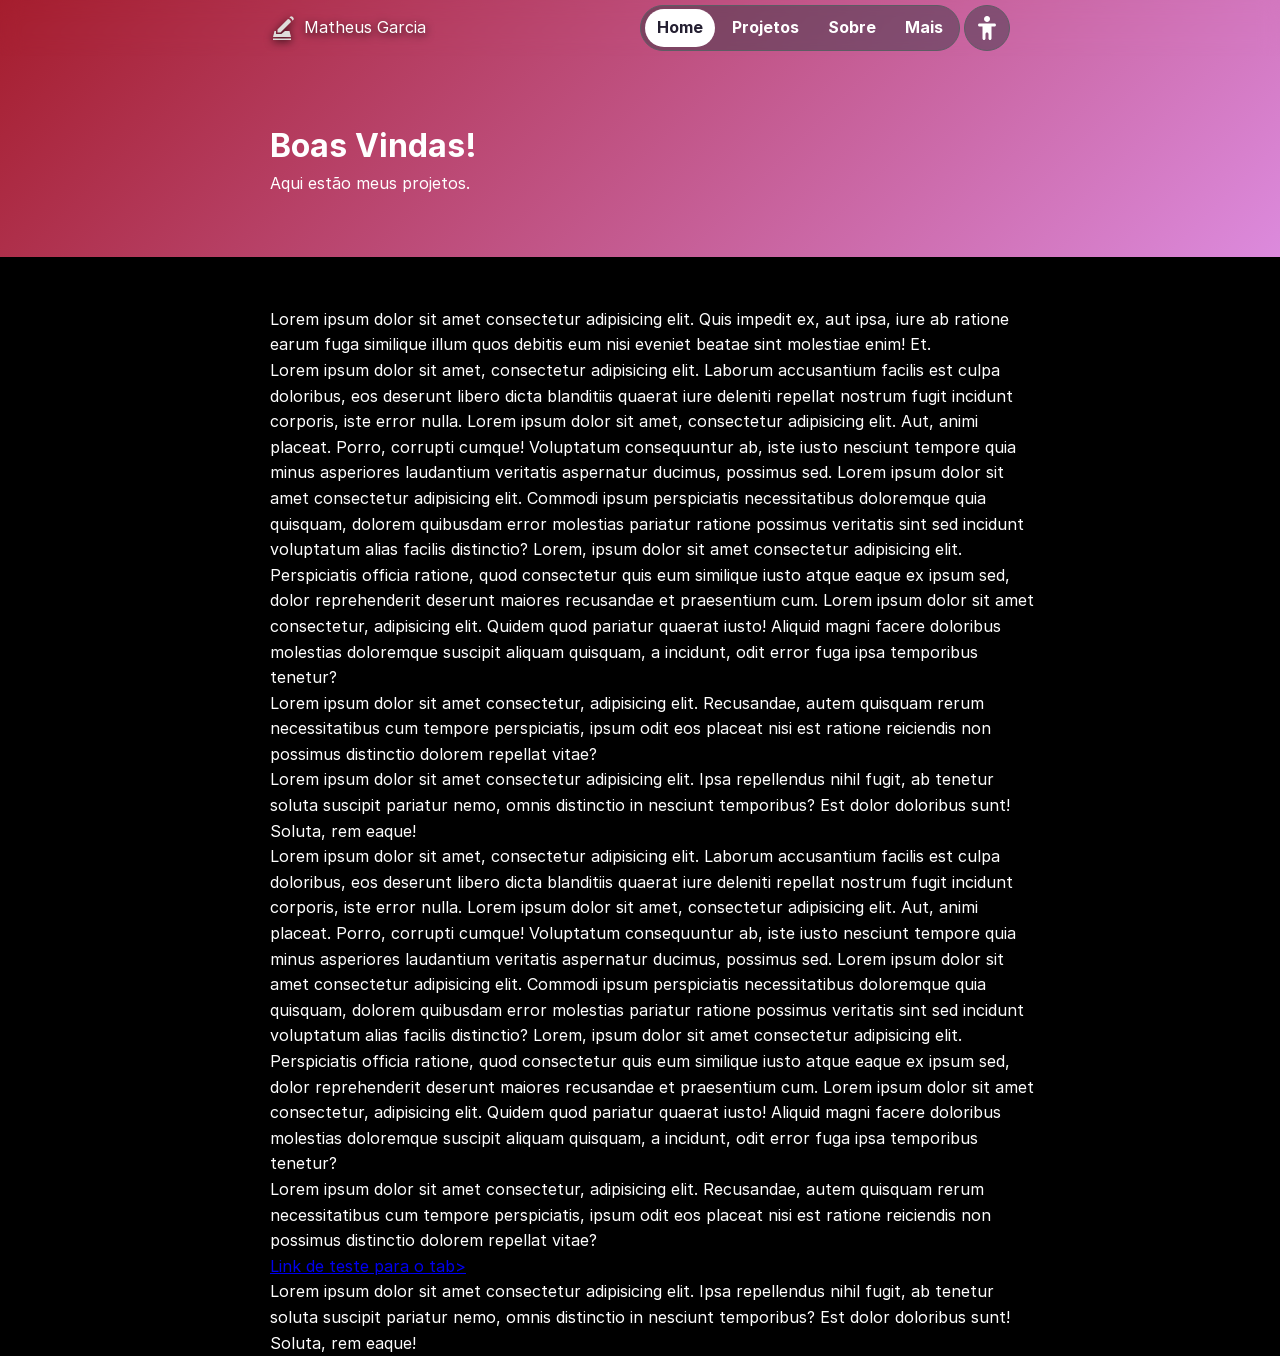
==== index.html @ a4a1dbfb "primeiro-commit-inicial" ====
<!DOCTYPE html>
<html lang="pt-BR">
<head>
    <meta charset="UTF-8">
    <meta name="viewport" content="width=device-width, initial-scale=1.0">
    <title>Matheus Garcia</title>
    <link rel="icon" type="image/png" href="Elementos/logo-square2.png">
    <link rel="stylesheet" href="fontes/web/inter.css">
    <link rel="stylesheet" href="style.css">
</head>
<body>
    <a href="#conteudo-principal" class="pular-conteudo">Pular para o conteúdo</a>

    <header id="main-header">
        <div class="header-top">
            <button class="btn-menu-mobile" aria-label="abrir menu" aria-expanded="false" id="menuBtn">
                <span class="icone-hamburguer"></span>
            </button>

            <span class="logo">
                <span class="icone-logo"></span>
                Matheus Garcia
            </span>

            <button class="btn-disparo-acessibilidade" arial-label="acessibilidade" aria-expanded="false" id="acessibilidadeBtn">
                <span class="icone-acessibilidade"></span>
            </button>
        </div>
    </header>

    <div class="menu-overlay-mobile" id="acessibilidadeOverlay">
        <div class="overlay-header">
            <h2 class="titulo-menu">Acessibilidade</h2>
            <button class="btn-fechar-acessibilidade" aria-label="fechar menu de acessibilidade">
                <span class="icone-fechar"></span>
            </button>
        </div>

        <div class="grid-pirulas-acessibilidade">
            <button class="btn-tema pirula-acessibilidade">
                <span class="icone-pirula icone-tema"></span>Modo claro
            </button>
            <button class="btn-vlibras pirula-acessibilidade" data-funcao="libras">
                <span class="icone-pirula icone-libras"></span> Tradutor - Libras
            </button>
        </div>
    </div>

    <nav class="navigation hidden" id="main-nav">
                <a href="index.html" class="ativo">Home</a>
                <a href="#">Projetos</a>
                <a href="#">Sobre</a>
                <a href="#">Mais</a>
    </nav>

    <div class="menu-overlay-mobile" id="menuOverlay">
        
        <div class="overlay-header">
            <h2 class="titulo-menu">Menu</h2>
            <button class="btn-fechar-mobile" arial-label="fechar menu">
                <span class="icone-fechar"></span>
            </button>
        </div>
            
                <nav class="grid-pirulas-mobile">
                    <a href="index.html" class="pirula-ativo">
                        <span class="icone-pirula icone-home"></span>Home
                    </a>
                    <a href="#" class="pirula">
                        <span class="icone-pirula icone-projetos"></span>Projetos
                    </a>
                    <a href="#" class="pirula">
                        <span class="icone-pirula icone-sobre"></span>Sobre
                    </a>
                    <a href="#" class="pirula">
                        <span class="icone-pirula icone-mais"></span>Mais
                    </a>
                </nav>
            
        </div>

    <div class="janela-gradiente">
        <h1>Boas Vindas!</h1>
        <p>Aqui estão meus projetos.</p>
    </div>

    <div class="conteudo" id="conteudo-principal" tabindex="-1">
        <p>Lorem ipsum dolor sit amet consectetur adipisicing elit. Quis impedit ex, aut ipsa, iure ab ratione earum fuga similique illum quos debitis eum nisi eveniet beatae sint molestiae enim! Et.</p>
        <p>Lorem ipsum dolor sit amet, consectetur adipisicing elit. Laborum accusantium facilis est culpa doloribus, eos deserunt libero dicta blanditiis quaerat iure deleniti repellat nostrum fugit incidunt corporis, iste error nulla. Lorem ipsum dolor sit amet, consectetur adipisicing elit. Aut, animi placeat. Porro, corrupti cumque! Voluptatum consequuntur ab, iste iusto nesciunt tempore quia minus asperiores laudantium veritatis aspernatur ducimus, possimus sed. Lorem ipsum dolor sit amet consectetur adipisicing elit. Commodi ipsum perspiciatis necessitatibus doloremque quia quisquam, dolorem quibusdam error molestias pariatur ratione possimus veritatis sint sed incidunt voluptatum alias facilis distinctio? Lorem, ipsum dolor sit amet consectetur adipisicing elit. Perspiciatis officia ratione, quod consectetur quis eum similique iusto atque eaque ex ipsum sed, dolor reprehenderit deserunt maiores recusandae et praesentium cum. Lorem ipsum dolor sit amet consectetur, adipisicing elit. Quidem quod pariatur quaerat iusto! Aliquid magni facere doloribus molestias doloremque suscipit aliquam quisquam, a incidunt, odit error fuga ipsa temporibus tenetur?</p>
        <p>Lorem ipsum dolor sit amet consectetur, adipisicing elit. Recusandae, autem quisquam rerum necessitatibus cum tempore perspiciatis, ipsum odit eos placeat nisi est ratione reiciendis non possimus distinctio dolorem repellat vitae?</p>
        <p>Lorem ipsum dolor sit amet consectetur adipisicing elit. Ipsa repellendus nihil fugit, ab tenetur soluta suscipit pariatur nemo, omnis distinctio in nesciunt temporibus? Est dolor doloribus sunt! Soluta, rem eaque!</p>
        <p>Lorem ipsum dolor sit amet, consectetur adipisicing elit. Laborum accusantium facilis est culpa doloribus, eos deserunt libero dicta blanditiis quaerat iure deleniti repellat nostrum fugit incidunt corporis, iste error nulla. Lorem ipsum dolor sit amet, consectetur adipisicing elit. Aut, animi placeat. Porro, corrupti cumque! Voluptatum consequuntur ab, iste iusto nesciunt tempore quia minus asperiores laudantium veritatis aspernatur ducimus, possimus sed. Lorem ipsum dolor sit amet consectetur adipisicing elit. Commodi ipsum perspiciatis necessitatibus doloremque quia quisquam, dolorem quibusdam error molestias pariatur ratione possimus veritatis sint sed incidunt voluptatum alias facilis distinctio? Lorem, ipsum dolor sit amet consectetur adipisicing elit. Perspiciatis officia ratione, quod consectetur quis eum similique iusto atque eaque ex ipsum sed, dolor reprehenderit deserunt maiores recusandae et praesentium cum. Lorem ipsum dolor sit amet consectetur, adipisicing elit. Quidem quod pariatur quaerat iusto! Aliquid magni facere doloribus molestias doloremque suscipit aliquam quisquam, a incidunt, odit error fuga ipsa temporibus tenetur?</p>
        <p>Lorem ipsum dolor sit amet consectetur, adipisicing elit. Recusandae, autem quisquam rerum necessitatibus cum tempore perspiciatis, ipsum odit eos placeat nisi est ratione reiciendis non possimus distinctio dolorem repellat vitae?</p>
        <a href="#">Link de teste para o tab></a>
        <p>Lorem ipsum dolor sit amet consectetur adipisicing elit. Ipsa repellendus nihil fugit, ab tenetur soluta suscipit pariatur nemo, omnis distinctio in nesciunt temporibus? Est dolor doloribus sunt! Soluta, rem eaque!</p>
    </div>
    <script src="script.js"></script>
</body>
</html>
---- fontes/web/inter.css ----
/* Variable fonts usage:
:root { font-family: "Inter", sans-serif; }
@supports (font-variation-settings: normal) {
  :root { font-family: "InterVariable", sans-serif; font-optical-sizing: auto; }
} */
@font-face {
  font-family: InterVariable;
  font-style: normal;
  font-weight: 100 900;
  font-display: swap;
  src: url("InterVariable.woff2") format("woff2");
}
@font-face {
  font-family: InterVariable;
  font-style: italic;
  font-weight: 100 900;
  font-display: swap;
  src: url("InterVariable-Italic.woff2") format("woff2");
}

/* static fonts */
@font-face { font-family: "Inter"; font-style: normal; font-weight: 100; font-display: swap; src: url("Inter-Thin.woff2") format("woff2"); }
@font-face { font-family: "Inter"; font-style: italic; font-weight: 100; font-display: swap; src: url("Inter-ThinItalic.woff2") format("woff2"); }
@font-face { font-family: "Inter"; font-style: normal; font-weight: 200; font-display: swap; src: url("Inter-ExtraLight.woff2") format("woff2"); }
@font-face { font-family: "Inter"; font-style: italic; font-weight: 200; font-display: swap; src: url("Inter-ExtraLightItalic.woff2") format("woff2"); }
@font-face { font-family: "Inter"; font-style: normal; font-weight: 300; font-display: swap; src: url("Inter-Light.woff2") format("woff2"); }
@font-face { font-family: "Inter"; font-style: italic; font-weight: 300; font-display: swap; src: url("Inter-LightItalic.woff2") format("woff2"); }
@font-face { font-family: "Inter"; font-style: normal; font-weight: 400; font-display: swap; src: url("Inter-Regular.woff2") format("woff2"); }
@font-face { font-family: "Inter"; font-style: italic; font-weight: 400; font-display: swap; src: url("Inter-Italic.woff2") format("woff2"); }
@font-face { font-family: "Inter"; font-style: normal; font-weight: 500; font-display: swap; src: url("Inter-Medium.woff2") format("woff2"); }
@font-face { font-family: "Inter"; font-style: italic; font-weight: 500; font-display: swap; src: url("Inter-MediumItalic.woff2") format("woff2"); }
@font-face { font-family: "Inter"; font-style: normal; font-weight: 600; font-display: swap; src: url("Inter-SemiBold.woff2") format("woff2"); }
@font-face { font-family: "Inter"; font-style: italic; font-weight: 600; font-display: swap; src: url("Inter-SemiBoldItalic.woff2") format("woff2"); }
@font-face { font-family: "Inter"; font-style: normal; font-weight: 700; font-display: swap; src: url("Inter-Bold.woff2") format("woff2"); }
@font-face { font-family: "Inter"; font-style: italic; font-weight: 700; font-display: swap; src: url("Inter-BoldItalic.woff2") format("woff2"); }
@font-face { font-family: "Inter"; font-style: normal; font-weight: 800; font-display: swap; src: url("Inter-ExtraBold.woff2") format("woff2"); }
@font-face { font-family: "Inter"; font-style: italic; font-weight: 800; font-display: swap; src: url("Inter-ExtraBoldItalic.woff2") format("woff2"); }
@font-face { font-family: "Inter"; font-style: normal; font-weight: 900; font-display: swap; src: url("Inter-Black.woff2") format("woff2"); }
@font-face { font-family: "Inter"; font-style: italic; font-weight: 900; font-display: swap; src: url("Inter-BlackItalic.woff2") format("woff2"); }
@font-face { font-family: "InterDisplay"; font-style: normal; font-weight: 100; font-display: swap; src: url("InterDisplay-Thin.woff2") format("woff2"); }
@font-face { font-family: "InterDisplay"; font-style: italic; font-weight: 100; font-display: swap; src: url("InterDisplay-ThinItalic.woff2") format("woff2"); }
@font-face { font-family: "InterDisplay"; font-style: normal; font-weight: 200; font-display: swap; src: url("InterDisplay-ExtraLight.woff2") format("woff2"); }
@font-face { font-family: "InterDisplay"; font-style: italic; font-weight: 200; font-display: swap; src: url("InterDisplay-ExtraLightItalic.woff2") format("woff2"); }
@font-face { font-family: "InterDisplay"; font-style: normal; font-weight: 300; font-display: swap; src: url("InterDisplay-Light.woff2") format("woff2"); }
@font-face { font-family: "InterDisplay"; font-style: italic; font-weight: 300; font-display: swap; src: url("InterDisplay-LightItalic.woff2") format("woff2"); }
@font-face { font-family: "InterDisplay"; font-style: normal; font-weight: 400; font-display: swap; src: url("InterDisplay-Regular.woff2") format("woff2"); }
@font-face { font-family: "InterDisplay"; font-style: italic; font-weight: 400; font-display: swap; src: url("InterDisplay-Italic.woff2") format("woff2"); }
@font-face { font-family: "InterDisplay"; font-style: normal; font-weight: 500; font-display: swap; src: url("InterDisplay-Medium.woff2") format("woff2"); }
@font-face { font-family: "InterDisplay"; font-style: italic; font-weight: 500; font-display: swap; src: url("InterDisplay-MediumItalic.woff2") format("woff2"); }
@font-face { font-family: "InterDisplay"; font-style: normal; font-weight: 600; font-display: swap; src: url("InterDisplay-SemiBold.woff2") format("woff2"); }
@font-face { font-family: "InterDisplay"; font-style: italic; font-weight: 600; font-display: swap; src: url("InterDisplay-SemiBoldItalic.woff2") format("woff2"); }
@font-face { font-family: "InterDisplay"; font-style: normal; font-weight: 700; font-display: swap; src: url("InterDisplay-Bold.woff2") format("woff2"); }
@font-face { font-family: "InterDisplay"; font-style: italic; font-weight: 700; font-display: swap; src: url("InterDisplay-BoldItalic.woff2") format("woff2"); }
@font-face { font-family: "InterDisplay"; font-style: normal; font-weight: 800; font-display: swap; src: url("InterDisplay-ExtraBold.woff2") format("woff2"); }
@font-face { font-family: "InterDisplay"; font-style: italic; font-weight: 800; font-display: swap; src: url("InterDisplay-ExtraBoldItalic.woff2") format("woff2"); }
@font-face { font-family: "InterDisplay"; font-style: normal; font-weight: 900; font-display: swap; src: url("InterDisplay-Black.woff2") format("woff2"); }
@font-face { font-family: "InterDisplay"; font-style: italic; font-weight: 900; font-display: swap; src: url("InterDisplay-BlackItalic.woff2") format("woff2"); }

@font-feature-values InterVariable {
    @character-variant {
        cv01: 1; cv02: 2; cv03: 3; cv04: 4; cv05: 5; cv06: 6; cv07: 7; cv08: 8;
        cv09: 9; cv10: 10; cv11: 11; cv12: 12; cv13: 13;
        alt-1:            1; /* Alternate one */
        alt-3:            9; /* Flat-top three */
        open-4:           2; /* Open four */
        open-6:           3; /* Open six */
        open-9:           4; /* Open nine */
        lc-l-with-tail:   5; /* Lower-case L with tail */
        simplified-u:     6; /* Simplified u */
        alt-double-s:     7; /* Alternate German double s */
        uc-i-with-serif:  8; /* Upper-case i with serif */
        uc-g-with-spur:  10; /* Capital G with spur */
        single-story-a:  11; /* Single-story a */
        compact-lc-f:    12; /* Compact f */
        compact-lc-t:    13; /* Compact t */
    }
    @styleset {
        ss01: 1; ss02: 2; ss03: 3; ss04: 4; ss05: 5; ss06: 6; ss07: 7; ss08: 8;
        open-digits: 1;                /* Open digits */
        disambiguation: 2;             /* Disambiguation (with zero) */
        disambiguation-except-zero: 4; /* Disambiguation (no zero) */
        round-quotes-and-commas: 3;    /* Round quotes &amp; commas */
        square-punctuation: 7;         /* Square punctuation */
        square-quotes: 8;              /* Square quotes */
        circled-characters: 5;         /* Circled characters */
        squared-characters: 6;         /* Squared characters */
    }
}
@font-feature-values Inter {
    @character-variant {
        cv01: 1; cv02: 2; cv03: 3; cv04: 4; cv05: 5; cv06: 6; cv07: 7; cv08: 8;
        cv09: 9; cv10: 10; cv11: 11; cv12: 12; cv13: 13;
        alt-1:            1; /* Alternate one */
        alt-3:            9; /* Flat-top three */
        open-4:           2; /* Open four */
        open-6:           3; /* Open six */
        open-9:           4; /* Open nine */
        lc-l-with-tail:   5; /* Lower-case L with tail */
        simplified-u:     6; /* Simplified u */
        alt-double-s:     7; /* Alternate German double s */
        uc-i-with-serif:  8; /* Upper-case i with serif */
        uc-g-with-spur:  10; /* Capital G with spur */
        single-story-a:  11; /* Single-story a */
        compact-lc-f:    12; /* Compact f */
        compact-lc-t:    13; /* Compact t */
    }
    @styleset {
        ss01: 1; ss02: 2; ss03: 3; ss04: 4; ss05: 5; ss06: 6; ss07: 7; ss08: 8;
        open-digits: 1;                /* Open digits */
        disambiguation: 2;             /* Disambiguation (with zero) */
        disambiguation-except-zero: 4; /* Disambiguation (no zero) */
        round-quotes-and-commas: 3;    /* Round quotes &amp; commas */
        square-punctuation: 7;         /* Square punctuation */
        square-quotes: 8;              /* Square quotes */
        circled-characters: 5;         /* Circled characters */
        squared-characters: 6;         /* Squared characters */
    }
}
@font-feature-values InterDisplay {
    @character-variant {
        cv01: 1; cv02: 2; cv03: 3; cv04: 4; cv05: 5; cv06: 6; cv07: 7; cv08: 8;
        cv09: 9; cv10: 10; cv11: 11; cv12: 12; cv13: 13;
        alt-1:            1; /* Alternate one */
        alt-3:            9; /* Flat-top three */
        open-4:           2; /* Open four */
        open-6:           3; /* Open six */
        open-9:           4; /* Open nine */
        lc-l-with-tail:   5; /* Lower-case L with tail */
        simplified-u:     6; /* Simplified u */
        alt-double-s:     7; /* Alternate German double s */
        uc-i-with-serif:  8; /* Upper-case i with serif */
        uc-g-with-spur:  10; /* Capital G with spur */
        single-story-a:  11; /* Single-story a */
        compact-lc-f:    12; /* Compact f */
        compact-lc-t:    13; /* Compact t */
    }
    @styleset {
        ss01: 1; ss02: 2; ss03: 3; ss04: 4; ss05: 5; ss06: 6; ss07: 7; ss08: 8;
        open-digits: 1;                /* Open digits */
        disambiguation: 2;             /* Disambiguation (with zero) */
        disambiguation-except-zero: 4; /* Disambiguation (no zero) */
        round-quotes-and-commas: 3;    /* Round quotes &amp; commas */
        square-punctuation: 7;         /* Square punctuation */
        square-quotes: 8;              /* Square quotes */
        circled-characters: 5;         /* Circled characters */
        squared-characters: 6;         /* Squared characters */
    }
}
---- style.css ----
:root {
    /*paleta de cores*/
    --azul1: #99c1f1;
    --azul2: #62a0ea;
    --azul3: #3584e4;
    --azul4: #1c71d8;
    --azul5: #1a5fb4;
    --verde1: #8ff0a4;
    --verde2: #57e389;
    --verde3: #33d17a;
    --verde4: #2ec27e;
    --verde5: #26a269;
    --amarelo1: #F9F06B;
    --amarelo2: #F8E45C;
    --amarelo3: #F6D32D;
    --amarelo4: #F5C211;
    --amarelo5: #E5A50A;
    --laranja1: #FFBE6F;
    --laranja2: #FFA348;
    --laranja3: #FF7800;
    --laranja4: #E66100;
    --laranja5: #C64600;
    --vermelho1: #F66151;
    --vermelho2: #ED333B;
    --vermelho3: #E01B24;
    --vermelho4: #C01C28;
    --vermelho5: #A51D2D;
    --roxo1: #DC8ADD;
    --roxo2: #C061CB;
    --roxo3: #9141AC;
    --roxo4: #813D9C;
    --roxo5: #613583;
    --marrom1: #CDAB8F;
    --marrom2: #B5835A;
    --marrom3: #986A44;
    --marrom4: #865E3C;
    --marrom5: #63452C;
    --claro1: #FFFFFF;
    --claro2: #F6F5F4;
    --claro3: #DEDDDA;
    --claro4: #C0BFBC;
    --claro5: #9A9996;
    --escuro1: #77767B;
    --escuro2: #5E5C64;
    --escuro3: #3D3846;
    --escuro4: #241F31;
    --escuro5: #000000;
    
    /*familia de fontes, informado no html*/
    --texto-principal: 'Inter', sans-serif;

    /*tipografia*/
    --tamanho1: 2rem; /*títulos*/
    --tamanho2: 1.5rem; /*subtítulos*/
    --tamanho3: 1rem; /*leitura*/
    --tamanho4: 0.875rem; /*legendas ou rodapés*/

    /*espaçamentos*/
    --espaco-p: 8px;
    --espaco-m: 16px;
    --espaco-g: 24px;
    --espaco-gg: 32px;
    --raio-borda: 12px;         /* Deixa os cantos dos botões e cards arredondados e modernos */

    /*variáveis para modo claro*/
    --bg-site: var(--escuro5);
    --cor-texto-base: var(--claro1);
    --cor-painel-base: var(--escuro3); 
    --cor-borda-base: var(--escuro2);
    --cor-texto-painel: var(--claro1);
}
    /* --- ESTILOS GERAIS --- */
* { margin: 0; padding: 0; box-sizing: border-box; }
body {
    -webkit-text-size-adjust: 100%;
    text-size-adjust: 100%;
    font-family: 'Inter';
    background: var(--escuro5);
    color: var(--claro1);
    line-height: 1.6;
}

/* --- MOBILE (Padrão) --- */

header {
    background-color: rgba(255, 255, 255, 0);
    backdrop-filter: blur(10px);
    padding: 30px;
    position: fixed;
    top: 0;
    left: 0;
    right: 0;
    padding: 15px 30px;
    width: 100vw;
    z-index: 10;
}

.header-top {
    display: flex;
    align-items: center;
    justify-content: center;
    gap: 10px;
}

.janela-gradiente {
    background: linear-gradient(135deg, var(--vermelho5), var(--roxo1));
    padding: 120px 20px 60px 20px;
}

.janela-gradiente h1, .janela-gradiente h2, .janela-gradiente h3, .janela-gradiente h4, .janela-gradiente p {
    padding: 0 0 0 10px;
}

.conteudo {
    padding: 30px;
}

@media (max-width: 767px) {
    
    /* Esconde a barra horizontal do desktop no celular */
    .navigation { display: none; }

    .pular-conteudo {
        position: absolute;
        top: -100px;
        left: 50%;
        transform: translate(-50%);
        background: var(--claro2);
        color: var(--escuro5);
        padding: 13px 30px;
        z-index: 99999;
        font-family: var(--texto-principal);
        font-weight: bold;
        text-decoration: none;
        border-radius: 0 0 8px 8px;
        transition: top 0.2s ease;
    }

    .pular-conteudo:focus {
        top: 0;
        outline: none;
    }

        /* --- BOTÃO DE ACESSIBILIDADE NO MOBILE --- */
    .btn-disparo-acessibilidade {
        position: fixed;
        top: 5px; /* Mesma altura do seu hambúrguer e do X */
        right: 5px; /* Fixado na outra ponta da tela */
        width: 70px;
        height: 45px;
        border: 0.1px solid var(--escuro2);
        border-radius: 23px;
        background: color-mix(in srgb, var(--escuro3) 50%, transparent);
        backdrop-filter: blur(10px);
        -webkit-backdrop-filter: blur(10px);
        display: flex;
        align-items: center;
        justify-content: center;
        z-index: 99;
        cursor: pointer;
        color: var(--claro1);
    }

    .icone-acessibilidade {
        width: 24px;
        height: 24px;
        display: inline-block;
        background-color: var(--claro1);
        -webkit-mask: url('Elementos/body-symbolic.svg') no-repeat center / contain;
        mask: url('Elementos/body-symbolic.svg') no-repeat center / contain;
    }    

    /* Estilização básica das pílulas internas do overlay */
    .pirula-acessibilidade {
        background: color-mix(in srgb, var(--escuro3) 60%, transparent);
        border: 0.1px solid var(--escuro2);
        padding: 16px 32px;
        border-radius: 30px;
        color: var(--claro1);
        font-family: var(--texto-principal);
        font-weight: bold;
        font-size: 1.1rem;
        cursor: pointer;
        display: flex;
        align-items: center;
        justify-content: center;
        width: 100%;
        transition: background-color 0.2s ease;
    }

    .pirula-acessibilidade:hover {
        background-color: rgba(255, 255, 255, 0.1);
    }

    /* --- Botão de Fechar do Overlay de Acessibilidade (Sincronizado!) --- */
    .btn-fechar-acessibilidade {
        position: fixed;
        top: 5px;
        right: 5px; /* Abre na mesma posição do botão de disparo */
        width: 70px;
        height: 45px;
        border: 0.1px solid var(--escuro2);
        border-radius: 23px;
        background: color-mix(in srgb, var(--escuro3) 50%, transparent);
        backdrop-filter: blur(10px);
        -webkit-backdrop-filter: blur(10px);
        display: flex;
        align-items: center;
        justify-content: center;
        z-index: 99999;
        cursor: pointer;
        color: var(--claro1);
    }

    /* Botão Hambúrguer (Abertura) */
    .btn-menu-mobile {
        position: fixed;
        top: 5px;
        left: 5px;
        width: 70px;
        height: 45px;
        border: 0.1px solid var(--escuro2) !important;
        border-radius: 29px;
        background: color-mix(in srgb, var(--escuro3) 50%, transparent);
        backdrop-filter: blur(5px);
        -webkit-backdrop-filter: blur(5px);
        border: none;
        display: flex;
        align-items: center;
        justify-content: center;
        z-index: 1000;
    }
    .icone-hamburguer {
        width: 24px;
        height: 24px;
        display: inline-block;
        background-color: var(--claro1);
        -webkit-mask: url('Elementos/menu-symbolic.svg') no-repeat center / contain;
        mask: url('Elementos/menu-symbolic.svg') no-repeat center / contain;
    }

    /* Tela Cheia Mobile (Overlay) */
    .menu-overlay-mobile {
        position: fixed;
        top: 0;
        left: 0;
        width: 100vw;
        height: 100vh;
        background: rgba(255, 255, 255, 0);
        backdrop-filter: blur(20px);
        z-index: 10000;
        display: flex;
        flex-direction: column;
        padding: 24px;
        opacity: 0;
        visibility: hidden;
        transform: translateY(-10px);
        transition: opacity 0.3s ease, visibility 0.3s ease, transform 0.3s ease;
    }
    .menu-overlay-mobile.aberto {
        opacity: 1;
        visibility: visible;
        transform: translateY(0);
    }

    /* Cabeçalho do Menu (Título + Botão Fechar) */
    .overlay-header {
        display: flex;
        justify-content: center;
        align-items: center;
        min-height: 35vh;
        padding-bottom: 24px;
    }
    .titulo-menu {
        font-family: var(--texto-principal);
        font-size: 2.5rem;
        font-weight: 300;
        color: var(--claro1);
    }
    .btn-fechar-mobile {
        position: fixed;
        top: 5px;
        left: 5px;
        width: 70px;
        height: 45px;
        border: 0.1px solid var(--escuro2) !important;
        border-radius: 29px;
        background: color-mix(in srgb, var(--escuro3) 50%, transparent);
        border: none;
        display: flex;
        align-items: center;
        justify-content: center;
        z-index: 99999;
    }
    .icone-fechar {
        width: 20px;
        height: 20px;
        display: inline-block;
        background-color: var(--claro1);
        -webkit-mask: url('Elementos/close-symbolic.svg') no-repeat center / contain;
        mask: url('Elementos/close-symbolic.svg') no-repeat center / contain;
    }

    /* --- GRID DE PÍRULAS ACESSIBILIDADE (MOBILE) --- */
    /* A caixa mãe: dita o layout de 1 coluna vertical para acessibilidade */
    .grid-pirulas-acessibilidade {
        display: grid;
        grid-template-columns: repeat(1, 1fr);
        gap: 16px;
        width: 100%;
        max-width: 320px;
        margin: 0 auto;
        margin-top: 40px;
    }

    /* A pílula corrigida: mudamos de 'a' para '.pirula-acessibilidade' para aceitar as tags button */
    .grid-pirulas-acessibilidade .pirula-acessibilidade {
        height: 66px;
        border-radius: 33px;
        background: color-mix(in srgb, var(--escuro3) 50%, transparent);
        border: 0.1px solid var(--escuro2);
        color: var(--claro1);
        text-decoration: none;
        font-family: var(--texto-principal);
        font-weight: 600;
        font-size: var(--tamanho3);
        display: flex;
        align-items: center;
        justify-content: center;
        gap: 12px; /* Aumentado de 8px para 12px para desgrudar o ícone do texto */
        cursor: pointer;
        width: 100%;
        transition: background-color 0.2s ease;
    }

    .grid-pirulas-acessibilidade .pirula-acessibilidade:active {
        background: rgba(255, 255, 255, 0.2);
    }

    /* Estado Ativo: Quando a pílula de acessibilidade estiver selecionada */
    .grid-pirulas-acessibilidade .pirula-acessibilidade.pirula-ativo {
        background: #FFFFFF;
        color: var(--escuro4);
    }

    /* Garante que o ícone mude para a cor escura se o botão estiver ativo */
    .grid-pirulas-acessibilidade .pirula-acessibilidade.pirula-ativo .icone-pirula {
        background-color: var(--escuro4);
    }

    /* Estado Ativo: Quando a pílula está selecionada */
    .grid-pirulas-acessibilidade a.pirula-ativo {
        background: #FFFFFF;
        color: var(--escuro4);
    }

    /* Ícone base: o quadrado que recebe o SVG */
    .icone-pirula {
        width: 20px;
        height: 20px;
        display: inline-block;
        background-color: var(--claro1); /* Branco nas apagadas */
    }

    /* Ícone na pílula ativa: muda para escuro para dar contraste */
    .grid-pirulas-acessibilidade a.pirula-ativo .icone-pirula {
        background-color: var(--escuro4);
    }

    /* --- O SEU GRID DE PÍLULAS MENU ESTUDÁVEL --- */

    /* A caixa mãe: só dita o layout de 2 colunas */
    .grid-pirulas-mobile {
        display: grid;
        grid-template-columns: repeat(2, 1fr);
        gap: 16px;
        width: 100%;
        max-width: 320px;
        margin: 0 auto;
        margin-top: 40px;
    }

    /* A pílula: dita o visual de cada botão */
    .grid-pirulas-mobile a {
        height: 66px;
        border-radius: 33px;
        background: color-mix(in srgb, var(--escuro3) 50%, transparent);
        border: 0.1px solid var(--escuro2);
        color: var(--claro1);
        text-decoration: none;
        font-family: var(--texto-principal);
        font-weight: 600;
        font-size: var(--tamanho3);
        display: flex;
        align-items: center;
        justify-content: center;
        gap: 8px;
        transition: background-color 0.2s ease;
    }
    .grid-pirulas-mobile a:active {
        background: rgba(255, 255, 255, 0.2);
    }

    /* Estado Ativo: Quando a pílula está selecionada */
    .grid-pirulas-mobile a.pirula-ativo {
        background: #FFFFFF;
        border: 0.1px solid var(--claro4);        
        color: var(--escuro4);
    }

    /* Ícone base: o quadrado que recebe o SVG */
    .icone-pirula {
        width: 20px;
        height: 20px;
        display: inline-block;
        background-color: var(--claro1); /* Branco nas apagadas */
    }

    /* Ícone na pílula ativa: muda para escuro para dar contraste */
    .grid-pirulas-mobile a.pirula-ativo .icone-pirula {
        background-color: var(--escuro4);
    }

    /* SE O DISPOSITIVO TIVER MOUSE (Janela encolhida no PC): */
    @media (pointer: fine) {
        .btn-disparo-acessibilidade:hover, .btn-menu-mobile:hover, .btn-fechar-mobile:hover, .btn-fechar-acessibilidade:hover, .grid-pirulas-mobile a:hover {
        background: color-mix(in srgb, var(--escuro1) 50%, transparent);
            cursor: pointer;
        }
    }

    /* SE O DISPOSITIVO FOR TOQUE (Celular de verdade): */
    @media (pointer: coarse) {
        .btn-disparo-acessibilidade:active {
            background-color: rgba(255, 255, 255, 0.2) !important;
        }
    }

    /* Máscaras dos seus SVGs Locais */
    .icone-home     { -webkit-mask: url('Elementos/home-symbolic.svg') no-repeat center / contain; mask: url('Elementos/home-symbolic.svg') no-repeat center / contain; }
    .icone-projetos { -webkit-mask: url('Elementos/folder-symbolic.svg') no-repeat center / contain; mask: url('Elementos/folder-symbolic.svg') no-repeat center / contain; }
    .icone-sobre    { -webkit-mask: url('Elementos/avatar-symbolic.svg') no-repeat center / contain; mask: url('Elementos/avatar-symbolic.svg') no-repeat center / contain; }
    .icone-mais     { -webkit-mask: url('Elementos/plus-symbolic.svg') no-repeat center / contain; mask: url('Elementos/plus-symbolic.svg') no-repeat center / contain; }
    .icone-tema     { -webkit-mask: url('Elementos/sun.svg') no-repeat center / contain; mask: url('Elementos/sun.svg') no-repeat center / contain; }
    .icone-libras     { -webkit-mask: url('Elementos/hand.svg') no-repeat center / contain; mask: url('Elementos/hand.svg') no-repeat center / contain; }
}
/* ========================================================
   2. REGRAS EXCLUSIVAS PARA DESKTOP (A partir de 768px)
   ======================================================== */
@media (min-width: 768px) {
    /* Desativa sumariamente o que for mobile */
    .btn-menu-mobile, 
    .menu-overlay-mobile {
        display: none !important;
    }

    .pular-conteudo {
        position: absolute;
        top: -100px;
        left: 50%;
        transform: translate(-50%);
        background: var(--claro2);
        color: var(--escuro5);
        padding: 13px 30px;
        z-index: 99999;
        font-family: var(--texto-principal);
        font-weight: bold;
        text-decoration: none;
        border-radius: 0 0 8px 8px;
        transition: top 0.2s ease;
    }

    .pular-conteudo:focus {
        top: 0;
        outline: none;
    }

    .header {
        position: fixed;
        top: 0px;
        left: 0px;
        right: 0;
        width: 100vw;
        padding: 15px 0;
    }

    .header-top {
        max-width: 800px;
        margin: 0 auto;
        padding: 0 30px;
        display: flex;
        justify-content: start;
    }

    /* Sua pílula desktop linda, horizontal e totalmente limpa */
    .navigation {
        display: flex !important;
        flex-direction: row;
        position: fixed;
        top: 5px;
        right: calc(50% - 400px + 80px);
        z-index: 100;
        bottom: auto;
        left: auto;
        background: color-mix(in srgb, var(--escuro3) 50%, transparent);
        box-shadow: none;
        gap: 5px;
        padding: 0 4px;
        border: 0.1px solid var(--escuro2) !important;
        border-radius: 30px;
        backdrop-filter: blur(5px);
        -webkit-backdrop-filter: blur(5px);
        height: 46px;
        align-items: center;
    }

    .navigation a {
        color: var(--claro1);
        text-decoration: none;
        font-weight: bold;
        font-size: var(--tamanho3);
        display: flex;
        align-items: center;
        padding: 6px 12px; 
        border-radius: 20px;
        transition: background-color 0.2s ease, color 0.2s ease;
    }

    .navigation a:hover {
        background-color: rgba(255, 255, 255, 0.1); 
    }

    .navigation a.ativo {
        background-color: var(--claro1);
        color: var(--escuro4);           
    }

    .btn-disparo-acessibilidade {
        position: fixed;
        top: 5px; /* Mesma altura do seu hambúrguer e do X */
        right: calc(50% - 400px + 30px); /* Fixado na outra ponta da tela */
        width: 46px;
        height: 46px;
        border: 0.1px solid var(--escuro2);
        border-radius: 50px;
        background: color-mix(in srgb, var(--escuro3) 50%, transparent);
        backdrop-filter: blur(10px);
        -webkit-backdrop-filter: blur(10px);
        display: flex;
        align-items: center;
        justify-content: center;
        z-index: 99;
        cursor: pointer;
        color: var(--claro1);
        transition: background-color 0.2s ease, 0.2s ease;
    }

    .btn-disparo-acessibilidade:hover {
        background: color-mix(in srgb, var(--escuro1) 50%, transparent);
    }

    .btn-disparo-acessibilidade[aria-expanded="true"] {
        background-color: var(--claro1);
        color: var(--escuro4);
        border: 0.1px solid var(--claro4);           
    }

    .btn-disparo-acessibilidade[aria-expanded="true"] .icone-acessibilidade {
        background-color: var(--escuro4) !important;
    }

    .icone-acessibilidade {
    width: 24px;
    height: 24px;
    display: inline-block;
    background-color: var(--claro1);
    -webkit-mask: url('Elementos/body-symbolic.svg') no-repeat center / contain;
    mask: url('Elementos/body-symbolic.svg') no-repeat center / contain;
    }    

    /* --- TRANSFORMA O OVERLAY EM POPOVER FLUTUANTE --- */
    #acessibilidadeOverlay {
        position: fixed !important;
        top: 56px; /* 5px do topo + 46px da altura do botão + 5px de respiro */
        right: calc(50% - 400px + 30px); /* Alinha exatamente na mesma linha horizontal do botão */
        width: 240px; /* Largura ideal para o formato de menu flutuante */
        height: auto !important; /* Altura se adapta aos botões internos */
        background: color-mix(in srgb, var(--escuro3) 50%, transparent);
        backdrop-filter: blur(20px);
        border: 0.1px solid var(--escuro2) !important;
        border-radius: 30px; /* Cantos arredondados estilo menu Adwaita */
        padding: 12px !important;
        /*box-shadow: 0px 4px 16px rgba(0, 0, 0, 0.2);*/ /* Sombra suave para destacar do fundo */
        display: flex !important;
        opacity: 0;
        visibility: hidden;
        transform: translateY(-8px);
        transition: opacity 0.3s ease, visibility 0.3s ease, transform 0.3s ease;
        
        /* O JavaScript controla adicionando/removendo a classe '.aberto' */
        flex-direction: column;
        gap: 8px;
        z-index: 1000;
    }

    /* Força o popover a aparecer em formato flex quando estiver ativo */
    #acessibilidadeOverlay.aberto {
        opacity: 1;
        visibility: visible;
        transform: translateY(0);
    }

    /* Esconde o cabeçalho mobile (o h2 "Acessibilidade" e o botão "X"), pois o clique no próprio ícone já fecha */
    #acessibilidadeOverlay .overlay-header {
        display: none !important;
    }

    /* --- AJUSTA AS PÍRULAS INTERNAS PARA SUB-BOTÕES --- */
    #acessibilidadeOverlay .grid-pirulas-acessibilidade {
        display: flex;
        flex-direction: column;
        gap: 6px;
        margin-top: 0; /* Reseta a margem alta do mobile */
        max-width: 100%;
    }

    #acessibilidadeOverlay .pirula-acessibilidade {
        background: color-mix(in srgb, var(--escuro3) 60%, transparent);
        border: 0.1px solid var(--escuro2);
        padding: 10px 12px;
        border-radius: 30px;
        color: var(--claro1);
        font-family: var(--texto-principal);
        font-weight: bold;
        font-size: var(--tamanho3);
        cursor: pointer;
        display: flex;
        align-items: center;
        justify-content: center;
        gap: 12px;
        width: 100%;
        transition: background-color 0.2s ease;
    }

    #acessibilidadeOverlay .icone-pirula {
        width: 20px;         /* Um pouco menor que no mobile para combinar com o menu compacto */
        height: 20px;
        display: inline-block;
        background-color: var(--claro1); /* Cor padrão do ícone (Branco) */
        flex-shrink: 0;      /* Garante que o ícone não esmague se o texto for grande */
        transition: background-color 0.2s ease;
    }

    /* Se a pílula de acessibilidade estiver ativa (pirula-ativo), o ícone fica escuro para dar contraste */
    #acessibilidadeOverlay .pirula-acessibilidade.pirula-ativo .icone-pirula {
        background-color: var(--escuro4);
    }

    /* Efeito hover elegante nos sub-botões */
    #acessibilidadeOverlay .pirula-acessibilidade:hover {
        background: rgba(255, 255, 255, 0.08) !important;
    }

    .conteudo {
        padding: 50px 0 0 30px;
        max-width: 800px;
        margin: 0 auto;
        text-align: left;
    }

    .janela-gradiente h1, .janela-gradiente h2, .janela-gradiente h3, .janela-gradiente h4, .janela-gradiente p {
        padding: 0 0 0 30px;
        max-width: 800px;
        margin: 0 auto;
    }

    /*icones-acessibilidade*/
    .icone-tema     { -webkit-mask: url('Elementos/sun.svg') no-repeat center / contain; mask: url('Elementos/sun.svg') no-repeat center / contain; }
    .icone-libras     { -webkit-mask: url('Elementos/hand.svg') no-repeat center / contain; mask: url('Elementos/hand.svg') no-repeat center / contain; }
}


/* --- ÍCONES E LOGO --- */
.logo {
    display: flex;
    align-items: center;
    gap: 10px;
    color: var(--claro1);
    text-decoration: none;
    filter: drop-shadow(0px 2px 4px rgba(0, 0, 0, 0.8));
}
.icone-logo {
    width: 24px;
    height: 24px;
    flex-shrink: 0;
    display: inline-block;
    -webkit-mask: url('Elementos/editor-symbolic.svg') no-repeat center / contain;
    mask: url('Elementos/editor-symbolic.svg') no-repeat center / contain;
    background-color: var(--claro3);
    transition: background-color 0.3s ease;
}
.logo:hover .icone-logo {
    background-color: var(--claro1);
}
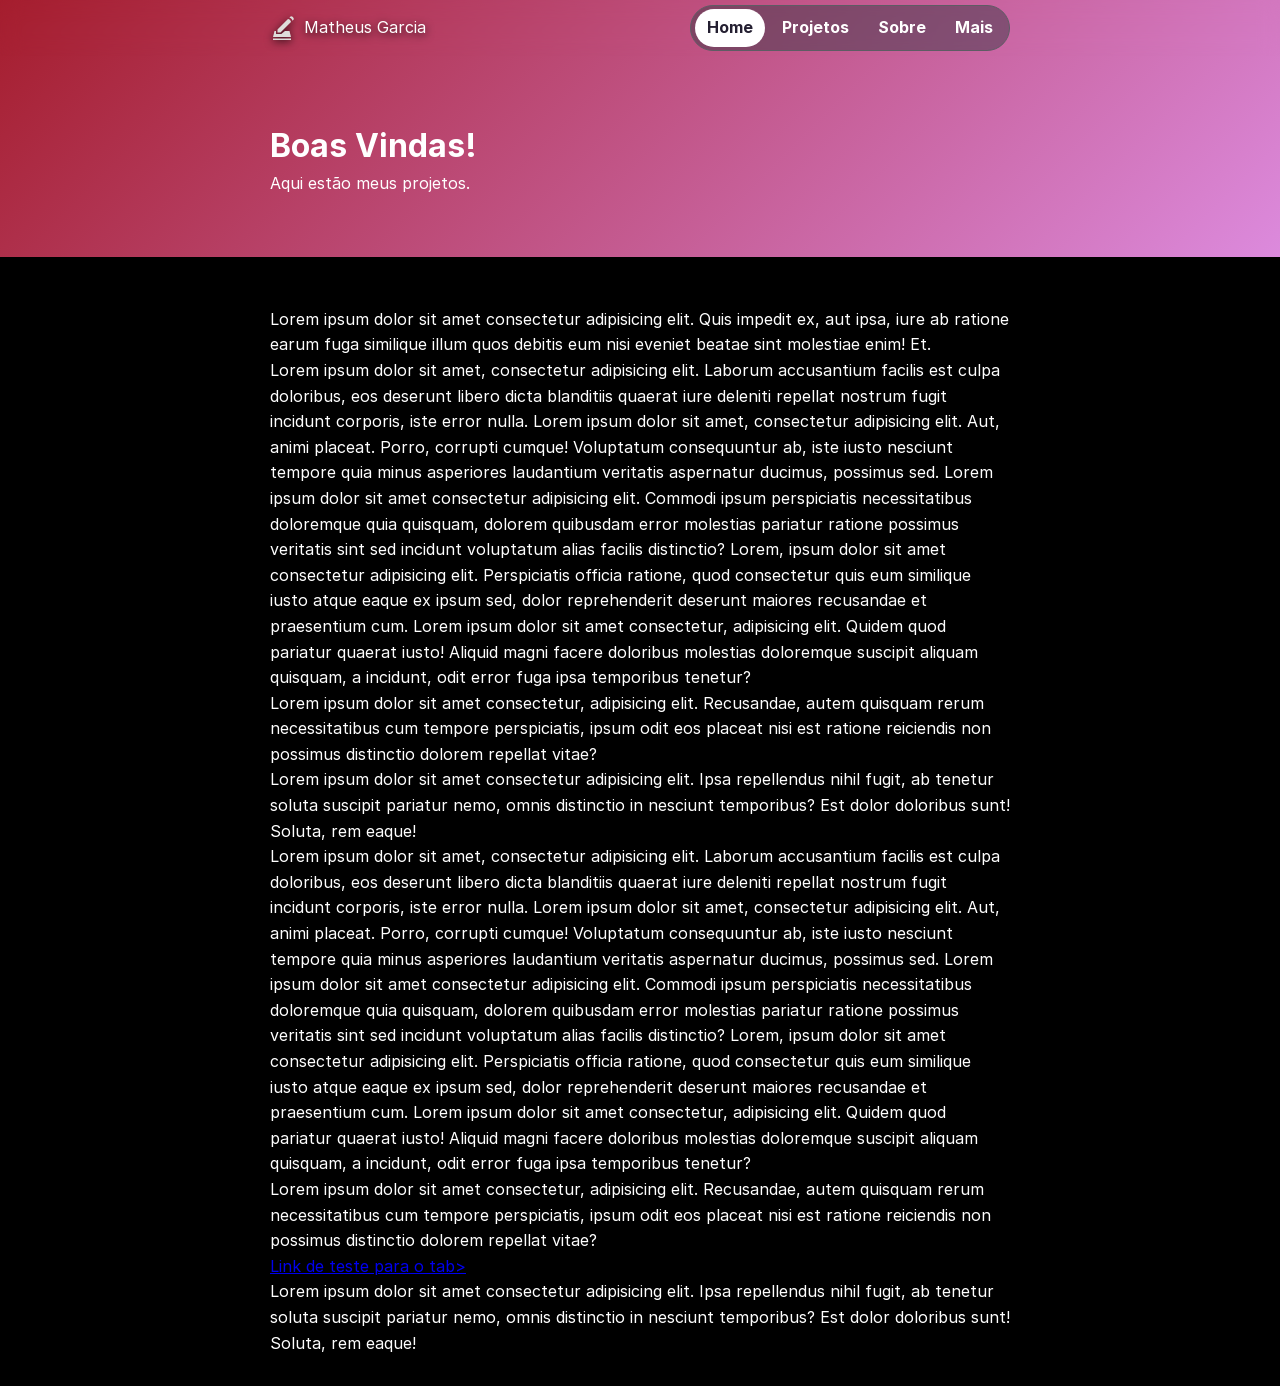
==== commit f0bddcb1: "Versão inicial sem overlay extra no desktop" ====
--- a/index.html
+++ b/index.html
@@ -22,29 +22,8 @@
                 Matheus Garcia
             </span>
 
-            <button class="btn-disparo-acessibilidade" arial-label="acessibilidade" aria-expanded="false" id="acessibilidadeBtn">
-                <span class="icone-acessibilidade"></span>
-            </button>
         </div>
     </header>
-
-    <div class="menu-overlay-mobile" id="acessibilidadeOverlay">
-        <div class="overlay-header">
-            <h2 class="titulo-menu">Acessibilidade</h2>
-            <button class="btn-fechar-acessibilidade" aria-label="fechar menu de acessibilidade">
-                <span class="icone-fechar"></span>
-            </button>
-        </div>
-
-        <div class="grid-pirulas-acessibilidade">
-            <button class="btn-tema pirula-acessibilidade">
-                <span class="icone-pirula icone-tema"></span>Modo claro
-            </button>
-            <button class="btn-vlibras pirula-acessibilidade" data-funcao="libras">
-                <span class="icone-pirula icone-libras"></span> Tradutor - Libras
-            </button>
-        </div>
-    </div>
 
     <nav class="navigation hidden" id="main-nav">
                 <a href="index.html" class="ativo">Home</a>
--- a/style.css
+++ b/style.css
@@ -70,7 +70,7 @@
     --cor-texto-painel: var(--claro1);
 }
     /* --- ESTILOS GERAIS --- */
-* { margin: 0; padding: 0; box-sizing: border-box; }
+* { margin: 0; padding: 0; box-sizing: border-box; -webkit-tap-highlight-color: transparent; }
 body {
     -webkit-text-size-adjust: 100%;
     text-size-adjust: 100%;
@@ -78,12 +78,19 @@
     background: var(--escuro5);
     color: var(--claro1);
     line-height: 1.6;
+    width: 100%;
+    overflow-x: hidden;
+}
+
+
+body.travar-rolagem, html.travar-rolagem {
+    overflow:hidden !important;
 }
 
 /* --- MOBILE (Padrão) --- */
 
 header {
-    background-color: rgba(255, 255, 255, 0);
+    background-color: transparent;
     backdrop-filter: blur(10px);
     padding: 30px;
     position: fixed;
@@ -91,7 +98,6 @@
     left: 0;
     right: 0;
     padding: 15px 30px;
-    width: 100vw;
     z-index: 10;
 }
 
@@ -108,11 +114,13 @@
 }
 
 .janela-gradiente h1, .janela-gradiente h2, .janela-gradiente h3, .janela-gradiente h4, .janela-gradiente p {
-    padding: 0 0 0 10px;
+    padding: 0;
+    margin: 0;
 }
 
 .conteudo {
-    padding: 30px;
+    padding: 40px 20px;
+    word-wrap: break-word;
 }
 
 @media (max-width: 767px) {
@@ -141,77 +149,6 @@
         outline: none;
     }
 
-        /* --- BOTÃO DE ACESSIBILIDADE NO MOBILE --- */
-    .btn-disparo-acessibilidade {
-        position: fixed;
-        top: 5px; /* Mesma altura do seu hambúrguer e do X */
-        right: 5px; /* Fixado na outra ponta da tela */
-        width: 70px;
-        height: 45px;
-        border: 0.1px solid var(--escuro2);
-        border-radius: 23px;
-        background: color-mix(in srgb, var(--escuro3) 50%, transparent);
-        backdrop-filter: blur(10px);
-        -webkit-backdrop-filter: blur(10px);
-        display: flex;
-        align-items: center;
-        justify-content: center;
-        z-index: 99;
-        cursor: pointer;
-        color: var(--claro1);
-    }
-
-    .icone-acessibilidade {
-        width: 24px;
-        height: 24px;
-        display: inline-block;
-        background-color: var(--claro1);
-        -webkit-mask: url('Elementos/body-symbolic.svg') no-repeat center / contain;
-        mask: url('Elementos/body-symbolic.svg') no-repeat center / contain;
-    }    
-
-    /* Estilização básica das pílulas internas do overlay */
-    .pirula-acessibilidade {
-        background: color-mix(in srgb, var(--escuro3) 60%, transparent);
-        border: 0.1px solid var(--escuro2);
-        padding: 16px 32px;
-        border-radius: 30px;
-        color: var(--claro1);
-        font-family: var(--texto-principal);
-        font-weight: bold;
-        font-size: 1.1rem;
-        cursor: pointer;
-        display: flex;
-        align-items: center;
-        justify-content: center;
-        width: 100%;
-        transition: background-color 0.2s ease;
-    }
-
-    .pirula-acessibilidade:hover {
-        background-color: rgba(255, 255, 255, 0.1);
-    }
-
-    /* --- Botão de Fechar do Overlay de Acessibilidade (Sincronizado!) --- */
-    .btn-fechar-acessibilidade {
-        position: fixed;
-        top: 5px;
-        right: 5px; /* Abre na mesma posição do botão de disparo */
-        width: 70px;
-        height: 45px;
-        border: 0.1px solid var(--escuro2);
-        border-radius: 23px;
-        background: color-mix(in srgb, var(--escuro3) 50%, transparent);
-        backdrop-filter: blur(10px);
-        -webkit-backdrop-filter: blur(10px);
-        display: flex;
-        align-items: center;
-        justify-content: center;
-        z-index: 99999;
-        cursor: pointer;
-        color: var(--claro1);
-    }
-
     /* Botão Hambúrguer (Abertura) */
     .btn-menu-mobile {
         position: fixed;
@@ -244,9 +181,9 @@
         position: fixed;
         top: 0;
         left: 0;
-        width: 100vw;
+        right: 0;
         height: 100vh;
-        background: rgba(255, 255, 255, 0);
+        background: transparent;
         backdrop-filter: blur(20px);
         z-index: 10000;
         display: flex;
@@ -301,59 +238,6 @@
         mask: url('Elementos/close-symbolic.svg') no-repeat center / contain;
     }
 
-    /* --- GRID DE PÍRULAS ACESSIBILIDADE (MOBILE) --- */
-    /* A caixa mãe: dita o layout de 1 coluna vertical para acessibilidade */
-    .grid-pirulas-acessibilidade {
-        display: grid;
-        grid-template-columns: repeat(1, 1fr);
-        gap: 16px;
-        width: 100%;
-        max-width: 320px;
-        margin: 0 auto;
-        margin-top: 40px;
-    }
-
-    /* A pílula corrigida: mudamos de 'a' para '.pirula-acessibilidade' para aceitar as tags button */
-    .grid-pirulas-acessibilidade .pirula-acessibilidade {
-        height: 66px;
-        border-radius: 33px;
-        background: color-mix(in srgb, var(--escuro3) 50%, transparent);
-        border: 0.1px solid var(--escuro2);
-        color: var(--claro1);
-        text-decoration: none;
-        font-family: var(--texto-principal);
-        font-weight: 600;
-        font-size: var(--tamanho3);
-        display: flex;
-        align-items: center;
-        justify-content: center;
-        gap: 12px; /* Aumentado de 8px para 12px para desgrudar o ícone do texto */
-        cursor: pointer;
-        width: 100%;
-        transition: background-color 0.2s ease;
-    }
-
-    .grid-pirulas-acessibilidade .pirula-acessibilidade:active {
-        background: rgba(255, 255, 255, 0.2);
-    }
-
-    /* Estado Ativo: Quando a pílula de acessibilidade estiver selecionada */
-    .grid-pirulas-acessibilidade .pirula-acessibilidade.pirula-ativo {
-        background: #FFFFFF;
-        color: var(--escuro4);
-    }
-
-    /* Garante que o ícone mude para a cor escura se o botão estiver ativo */
-    .grid-pirulas-acessibilidade .pirula-acessibilidade.pirula-ativo .icone-pirula {
-        background-color: var(--escuro4);
-    }
-
-    /* Estado Ativo: Quando a pílula está selecionada */
-    .grid-pirulas-acessibilidade a.pirula-ativo {
-        background: #FFFFFF;
-        color: var(--escuro4);
-    }
-
     /* Ícone base: o quadrado que recebe o SVG */
     .icone-pirula {
         width: 20px;
@@ -362,9 +246,19 @@
         background-color: var(--claro1); /* Branco nas apagadas */
     }
 
-    /* Ícone na pílula ativa: muda para escuro para dar contraste */
-    .grid-pirulas-acessibilidade a.pirula-ativo .icone-pirula {
-        background-color: var(--escuro4);
+        /* SE O DISPOSITIVO TIVER MOUSE (Janela encolhida no PC): */
+    @media (pointer: fine) {
+        .btn-menu-mobile:hover, .btn-fechar-mobile:hover, .grid-pirulas-mobile a:hover {
+        background: color-mix(in srgb, var(--escuro1) 50%, transparent);
+            cursor: pointer;
+        }
+    }
+
+    /* SE O DISPOSITIVO FOR TOQUE (Celular de verdade): */
+    @media (pointer: coarse) {
+        .btn-menu-mobile:active, .btn-fechar-mobile:active {
+        background-color: color-mix(in srgb, var(--escuro1) 50%, transparent);
+        }
     }
 
     /* --- O SEU GRID DE PÍLULAS MENU ESTUDÁVEL --- */
@@ -397,13 +291,20 @@
         gap: 8px;
         transition: background-color 0.2s ease;
     }
-    .grid-pirulas-mobile a:active {
-        background: rgba(255, 255, 255, 0.2);
+    
+    /* Ícone na pílula ativa: muda para escuro para dar contraste */
+    .grid-pirulas-mobile a.pirula-ativo .icone-pirula {
+        background-color: var(--escuro4);
+    }
+    
+    .grid-pirulas-mobile a.ativo {
+        background-color: var(--claro1);
+        color: var(--escuro4);           
     }
 
     /* Estado Ativo: Quando a pílula está selecionada */
     .grid-pirulas-mobile a.pirula-ativo {
-        background: #FFFFFF;
+        background: var(--claro1);
         border: 0.1px solid var(--claro4);        
         color: var(--escuro4);
     }
@@ -416,25 +317,7 @@
         background-color: var(--claro1); /* Branco nas apagadas */
     }
 
-    /* Ícone na pílula ativa: muda para escuro para dar contraste */
-    .grid-pirulas-mobile a.pirula-ativo .icone-pirula {
-        background-color: var(--escuro4);
-    }
-
-    /* SE O DISPOSITIVO TIVER MOUSE (Janela encolhida no PC): */
-    @media (pointer: fine) {
-        .btn-disparo-acessibilidade:hover, .btn-menu-mobile:hover, .btn-fechar-mobile:hover, .btn-fechar-acessibilidade:hover, .grid-pirulas-mobile a:hover {
-        background: color-mix(in srgb, var(--escuro1) 50%, transparent);
-            cursor: pointer;
-        }
-    }
-
-    /* SE O DISPOSITIVO FOR TOQUE (Celular de verdade): */
-    @media (pointer: coarse) {
-        .btn-disparo-acessibilidade:active {
-            background-color: rgba(255, 255, 255, 0.2) !important;
-        }
-    }
+
 
     /* Máscaras dos seus SVGs Locais */
     .icone-home     { -webkit-mask: url('Elementos/home-symbolic.svg') no-repeat center / contain; mask: url('Elementos/home-symbolic.svg') no-repeat center / contain; }
@@ -453,6 +336,7 @@
     .menu-overlay-mobile {
         display: none !important;
     }
+    
 
     .pular-conteudo {
         position: absolute;
@@ -498,7 +382,7 @@
         flex-direction: row;
         position: fixed;
         top: 5px;
-        right: calc(50% - 400px + 80px);
+        right: calc(50% - 400px + 30px);
         z-index: 100;
         bottom: auto;
         left: auto;
@@ -527,7 +411,7 @@
     }
 
     .navigation a:hover {
-        background-color: rgba(255, 255, 255, 0.1); 
+        background: color-mix(in srgb, var(--claro1) 20%, transparent);
     }
 
     .navigation a.ativo {
@@ -535,134 +419,11 @@
         color: var(--escuro4);           
     }
 
-    .btn-disparo-acessibilidade {
-        position: fixed;
-        top: 5px; /* Mesma altura do seu hambúrguer e do X */
-        right: calc(50% - 400px + 30px); /* Fixado na outra ponta da tela */
-        width: 46px;
-        height: 46px;
-        border: 0.1px solid var(--escuro2);
-        border-radius: 50px;
-        background: color-mix(in srgb, var(--escuro3) 50%, transparent);
-        backdrop-filter: blur(10px);
-        -webkit-backdrop-filter: blur(10px);
-        display: flex;
-        align-items: center;
-        justify-content: center;
-        z-index: 99;
-        cursor: pointer;
-        color: var(--claro1);
-        transition: background-color 0.2s ease, 0.2s ease;
-    }
-
-    .btn-disparo-acessibilidade:hover {
-        background: color-mix(in srgb, var(--escuro1) 50%, transparent);
-    }
-
-    .btn-disparo-acessibilidade[aria-expanded="true"] {
-        background-color: var(--claro1);
-        color: var(--escuro4);
-        border: 0.1px solid var(--claro4);           
-    }
-
-    .btn-disparo-acessibilidade[aria-expanded="true"] .icone-acessibilidade {
-        background-color: var(--escuro4) !important;
-    }
-
-    .icone-acessibilidade {
-    width: 24px;
-    height: 24px;
-    display: inline-block;
-    background-color: var(--claro1);
-    -webkit-mask: url('Elementos/body-symbolic.svg') no-repeat center / contain;
-    mask: url('Elementos/body-symbolic.svg') no-repeat center / contain;
-    }    
-
-    /* --- TRANSFORMA O OVERLAY EM POPOVER FLUTUANTE --- */
-    #acessibilidadeOverlay {
-        position: fixed !important;
-        top: 56px; /* 5px do topo + 46px da altura do botão + 5px de respiro */
-        right: calc(50% - 400px + 30px); /* Alinha exatamente na mesma linha horizontal do botão */
-        width: 240px; /* Largura ideal para o formato de menu flutuante */
-        height: auto !important; /* Altura se adapta aos botões internos */
-        background: color-mix(in srgb, var(--escuro3) 50%, transparent);
-        backdrop-filter: blur(20px);
-        border: 0.1px solid var(--escuro2) !important;
-        border-radius: 30px; /* Cantos arredondados estilo menu Adwaita */
-        padding: 12px !important;
-        /*box-shadow: 0px 4px 16px rgba(0, 0, 0, 0.2);*/ /* Sombra suave para destacar do fundo */
-        display: flex !important;
-        opacity: 0;
-        visibility: hidden;
-        transform: translateY(-8px);
-        transition: opacity 0.3s ease, visibility 0.3s ease, transform 0.3s ease;
-        
-        /* O JavaScript controla adicionando/removendo a classe '.aberto' */
-        flex-direction: column;
-        gap: 8px;
-        z-index: 1000;
-    }
-
-    /* Força o popover a aparecer em formato flex quando estiver ativo */
-    #acessibilidadeOverlay.aberto {
-        opacity: 1;
-        visibility: visible;
-        transform: translateY(0);
-    }
-
-    /* Esconde o cabeçalho mobile (o h2 "Acessibilidade" e o botão "X"), pois o clique no próprio ícone já fecha */
-    #acessibilidadeOverlay .overlay-header {
-        display: none !important;
-    }
-
-    /* --- AJUSTA AS PÍRULAS INTERNAS PARA SUB-BOTÕES --- */
-    #acessibilidadeOverlay .grid-pirulas-acessibilidade {
-        display: flex;
-        flex-direction: column;
-        gap: 6px;
-        margin-top: 0; /* Reseta a margem alta do mobile */
-        max-width: 100%;
-    }
-
-    #acessibilidadeOverlay .pirula-acessibilidade {
-        background: color-mix(in srgb, var(--escuro3) 60%, transparent);
-        border: 0.1px solid var(--escuro2);
-        padding: 10px 12px;
-        border-radius: 30px;
-        color: var(--claro1);
-        font-family: var(--texto-principal);
-        font-weight: bold;
-        font-size: var(--tamanho3);
-        cursor: pointer;
-        display: flex;
-        align-items: center;
-        justify-content: center;
-        gap: 12px;
-        width: 100%;
-        transition: background-color 0.2s ease;
-    }
-
-    #acessibilidadeOverlay .icone-pirula {
-        width: 20px;         /* Um pouco menor que no mobile para combinar com o menu compacto */
-        height: 20px;
-        display: inline-block;
-        background-color: var(--claro1); /* Cor padrão do ícone (Branco) */
-        flex-shrink: 0;      /* Garante que o ícone não esmague se o texto for grande */
-        transition: background-color 0.2s ease;
-    }
-
-    /* Se a pílula de acessibilidade estiver ativa (pirula-ativo), o ícone fica escuro para dar contraste */
-    #acessibilidadeOverlay .pirula-acessibilidade.pirula-ativo .icone-pirula {
-        background-color: var(--escuro4);
-    }
-
-    /* Efeito hover elegante nos sub-botões */
-    #acessibilidadeOverlay .pirula-acessibilidade:hover {
-        background: rgba(255, 255, 255, 0.08) !important;
-    }
-
     .conteudo {
-        padding: 50px 0 0 30px;
+        padding-top: 50px;
+        padding-left: 30px;
+        padding-right: 30px;
+        padding-bottom: 30px;
         max-width: 800px;
         margin: 0 auto;
         text-align: left;
@@ -673,12 +434,6 @@
         max-width: 800px;
         margin: 0 auto;
     }
-
-    /*icones-acessibilidade*/
-    .icone-tema     { -webkit-mask: url('Elementos/sun.svg') no-repeat center / contain; mask: url('Elementos/sun.svg') no-repeat center / contain; }
-    .icone-libras     { -webkit-mask: url('Elementos/hand.svg') no-repeat center / contain; mask: url('Elementos/hand.svg') no-repeat center / contain; }
-}
-
 
 /* --- ÍCONES E LOGO --- */
 .logo {
@@ -702,3 +457,4 @@
 .logo:hover .icone-logo {
     background-color: var(--claro1);
 }
+}
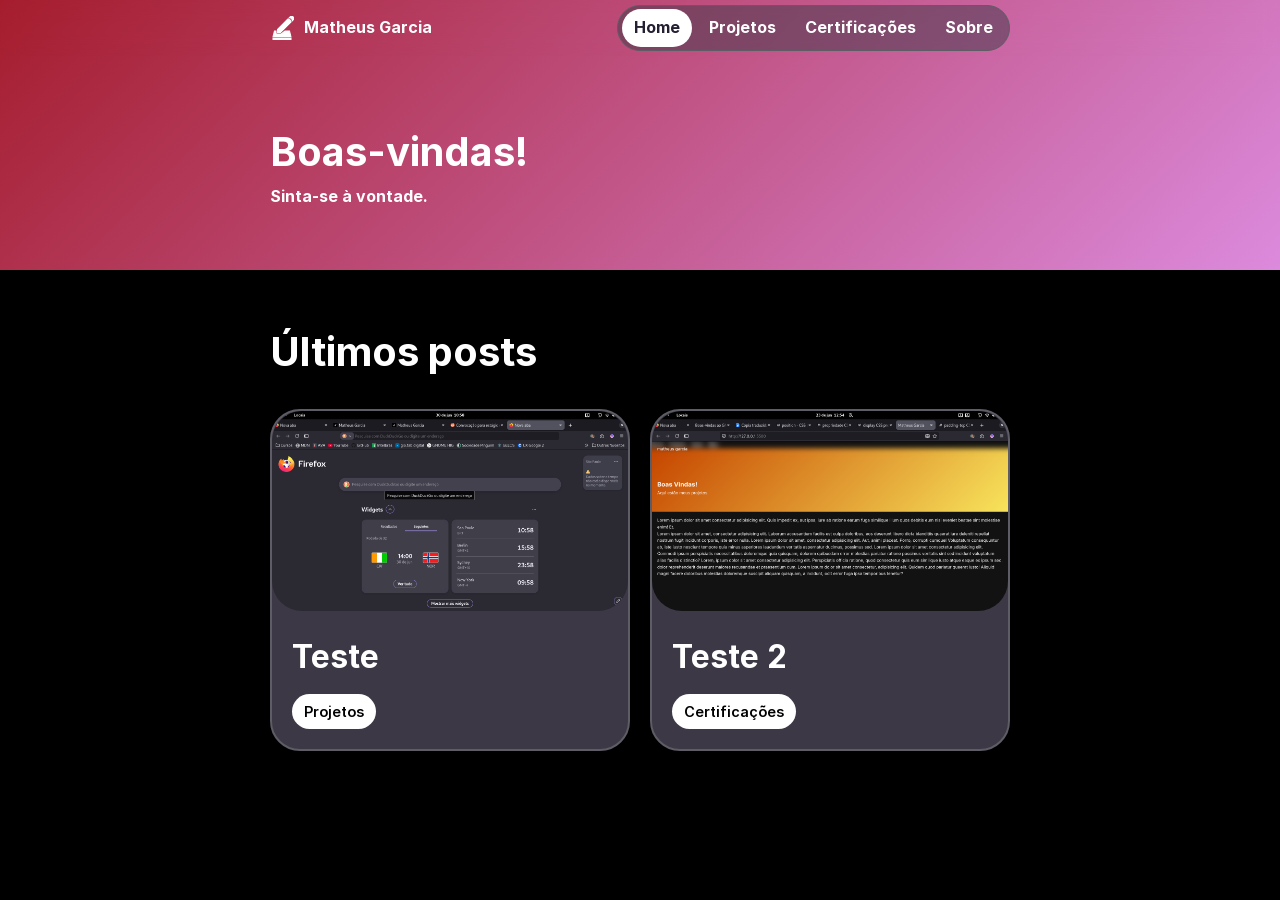
==== commit 5e89c83a: "adequação tons do gradiente em projetos para legibilidade" ====
--- a/index.html
+++ b/index.html
@@ -18,18 +18,20 @@
             </button>
 
             <span class="logo">
-                <span class="icone-logo"></span>
-                Matheus Garcia
-            </span>
+                <a href="index.html" class="logo">
+                    <span class="icone-logo"></span>
+                        Matheus Garcia
+                    </span>
+                </a>
 
         </div>
     </header>
 
     <nav class="navigation hidden" id="main-nav">
                 <a href="index.html" class="ativo">Home</a>
-                <a href="#">Projetos</a>
-                <a href="#">Sobre</a>
-                <a href="#">Mais</a>
+                <a href="projetos.html">Projetos</a>
+                <a href="certificacoes.html">Certificações</a>
+                <a href="sobre.html">Sobre</a>
     </nav>
 
     <div class="menu-overlay-mobile" id="menuOverlay">
@@ -45,33 +47,44 @@
                     <a href="index.html" class="pirula-ativo">
                         <span class="icone-pirula icone-home"></span>Home
                     </a>
-                    <a href="#" class="pirula">
+                    <a href="projetos.html" class="pirula">
                         <span class="icone-pirula icone-projetos"></span>Projetos
                     </a>
-                    <a href="#" class="pirula">
+                    <a href="certificacoes.html" class="pirula">
+                        <span class="icone-pirula icone-certificado"></span>Certificações
+                    </a>
+                    <a href="sobre.html" class="pirula">
                         <span class="icone-pirula icone-sobre"></span>Sobre
-                    </a>
-                    <a href="#" class="pirula">
-                        <span class="icone-pirula icone-mais"></span>Mais
                     </a>
                 </nav>
             
         </div>
 
-    <div class="janela-gradiente">
-        <h1>Boas Vindas!</h1>
-        <p>Aqui estão meus projetos.</p>
+    <div class="janela-gradiente home">
+        <h1>Boas-vindas!</h1>
+        <h3>Sinta-se à vontade.</h3>
     </div>
 
     <div class="conteudo" id="conteudo-principal" tabindex="-1">
-        <p>Lorem ipsum dolor sit amet consectetur adipisicing elit. Quis impedit ex, aut ipsa, iure ab ratione earum fuga similique illum quos debitis eum nisi eveniet beatae sint molestiae enim! Et.</p>
-        <p>Lorem ipsum dolor sit amet, consectetur adipisicing elit. Laborum accusantium facilis est culpa doloribus, eos deserunt libero dicta blanditiis quaerat iure deleniti repellat nostrum fugit incidunt corporis, iste error nulla. Lorem ipsum dolor sit amet, consectetur adipisicing elit. Aut, animi placeat. Porro, corrupti cumque! Voluptatum consequuntur ab, iste iusto nesciunt tempore quia minus asperiores laudantium veritatis aspernatur ducimus, possimus sed. Lorem ipsum dolor sit amet consectetur adipisicing elit. Commodi ipsum perspiciatis necessitatibus doloremque quia quisquam, dolorem quibusdam error molestias pariatur ratione possimus veritatis sint sed incidunt voluptatum alias facilis distinctio? Lorem, ipsum dolor sit amet consectetur adipisicing elit. Perspiciatis officia ratione, quod consectetur quis eum similique iusto atque eaque ex ipsum sed, dolor reprehenderit deserunt maiores recusandae et praesentium cum. Lorem ipsum dolor sit amet consectetur, adipisicing elit. Quidem quod pariatur quaerat iusto! Aliquid magni facere doloribus molestias doloremque suscipit aliquam quisquam, a incidunt, odit error fuga ipsa temporibus tenetur?</p>
-        <p>Lorem ipsum dolor sit amet consectetur, adipisicing elit. Recusandae, autem quisquam rerum necessitatibus cum tempore perspiciatis, ipsum odit eos placeat nisi est ratione reiciendis non possimus distinctio dolorem repellat vitae?</p>
-        <p>Lorem ipsum dolor sit amet consectetur adipisicing elit. Ipsa repellendus nihil fugit, ab tenetur soluta suscipit pariatur nemo, omnis distinctio in nesciunt temporibus? Est dolor doloribus sunt! Soluta, rem eaque!</p>
-        <p>Lorem ipsum dolor sit amet, consectetur adipisicing elit. Laborum accusantium facilis est culpa doloribus, eos deserunt libero dicta blanditiis quaerat iure deleniti repellat nostrum fugit incidunt corporis, iste error nulla. Lorem ipsum dolor sit amet, consectetur adipisicing elit. Aut, animi placeat. Porro, corrupti cumque! Voluptatum consequuntur ab, iste iusto nesciunt tempore quia minus asperiores laudantium veritatis aspernatur ducimus, possimus sed. Lorem ipsum dolor sit amet consectetur adipisicing elit. Commodi ipsum perspiciatis necessitatibus doloremque quia quisquam, dolorem quibusdam error molestias pariatur ratione possimus veritatis sint sed incidunt voluptatum alias facilis distinctio? Lorem, ipsum dolor sit amet consectetur adipisicing elit. Perspiciatis officia ratione, quod consectetur quis eum similique iusto atque eaque ex ipsum sed, dolor reprehenderit deserunt maiores recusandae et praesentium cum. Lorem ipsum dolor sit amet consectetur, adipisicing elit. Quidem quod pariatur quaerat iusto! Aliquid magni facere doloribus molestias doloremque suscipit aliquam quisquam, a incidunt, odit error fuga ipsa temporibus tenetur?</p>
-        <p>Lorem ipsum dolor sit amet consectetur, adipisicing elit. Recusandae, autem quisquam rerum necessitatibus cum tempore perspiciatis, ipsum odit eos placeat nisi est ratione reiciendis non possimus distinctio dolorem repellat vitae?</p>
-        <a href="#">Link de teste para o tab></a>
-        <p>Lorem ipsum dolor sit amet consectetur adipisicing elit. Ipsa repellendus nihil fugit, ab tenetur soluta suscipit pariatur nemo, omnis distinctio in nesciunt temporibus? Est dolor doloribus sunt! Soluta, rem eaque!</p>
+        <h1>Últimos posts</h1>
+        <br>
+        <div class="grade-itens">
+            <a href="projetos.html" class="cartao-projeto">
+                <img src="Elementos/imagens/teste-carrossel.png" alt="Projeto 1">
+                <div class="titulo-secao">
+                    <h2>Teste</h2>
+                    <span class="secao-pirula">Projetos</span>
+                </div>
+            </a>
+
+            <a href="projetos.html" class="cartao-projeto">
+                <img src="Elementos/imagens/teste2.png" alt="Projeto 2">
+                <div class="titulo-secao">
+                    <h2>Teste 2</h2>
+                    <span class="secao-pirula">Certificações</span>
+                </div>
+            </a>
+        </div>
     </div>
     <script src="script.js"></script>
 </body>
--- a/style.css
+++ b/style.css
@@ -45,12 +45,15 @@
     --escuro3: #3D3846;
     --escuro4: #241F31;
     --escuro5: #000000;
+    --sombra-escura: 0px 2px 4px rgba(0, 0, 0, 0.8);
+    --sombra-clara: 0px 2px 4px rgba(255, 255, 255, 0.8);
+    --cor-hover: color-mix(in srgb, var(--claro1) 20%, transparent);
     
     /*familia de fontes, informado no html*/
     --texto-principal: 'Inter', sans-serif;
 
     /*tipografia*/
-    --tamanho1: 2rem; /*títulos*/
+    --tamanho1: 2.5rem; /*títulos*/
     --tamanho2: 1.5rem; /*subtítulos*/
     --tamanho3: 1rem; /*leitura*/
     --tamanho4: 0.875rem; /*legendas ou rodapés*/
@@ -62,12 +65,17 @@
     --espaco-gg: 32px;
     --raio-borda: 12px;         /* Deixa os cantos dos botões e cards arredondados e modernos */
 
-    /*variáveis para modo claro*/
-    --bg-site: var(--escuro5);
-    --cor-texto-base: var(--claro1);
-    --cor-painel-base: var(--escuro3); 
-    --cor-borda-base: var(--escuro2);
-    --cor-texto-painel: var(--claro1);
+    /*variáveis para modo escuro*/
+    /*--texto-icone:
+    --cor-body:
+    --cor-ativo:
+    --cor-barra:
+    --cor-borda:
+    --cor-hover: 
+    */
+
+    /*variáveis modo claro*/
+
 }
     /* --- ESTILOS GERAIS --- */
 * { margin: 0; padding: 0; box-sizing: border-box; -webkit-tap-highlight-color: transparent; }
@@ -87,6 +95,17 @@
     overflow:hidden !important;
 }
 
+h1{
+    font-size: var(--tamanho1);
+}
+
+h2{
+    font-size: var(--tamanho2);
+}
+h3{
+    font-size: var(--tamanho3);
+}
+
 /* --- MOBILE (Padrão) --- */
 
 header {
@@ -108,8 +127,23 @@
     gap: 10px;
 }
 
-.janela-gradiente {
+.janela-gradiente.home {
     background: linear-gradient(135deg, var(--vermelho5), var(--roxo1));
+    padding: 120px 20px 60px 20px;
+}
+
+.janela-gradiente.projetos {
+    background: linear-gradient(135deg, var(--laranja5), var(--amarelo3));
+    padding: 120px 20px 60px 20px;
+}
+
+.janela-gradiente.certificacoes {
+    background: linear-gradient(135deg, var(--azul5), var(--verde1));
+    padding: 120px 20px 60px 20px;
+}
+
+.janela-gradiente.sobre {
+    background: linear-gradient(135deg, var(--azul5), var(--roxo1));
     padding: 120px 20px 60px 20px;
 }
 
@@ -118,10 +152,89 @@
     margin: 0;
 }
 
+/*bloco de conteúdo do body*/
 .conteudo {
     padding: 40px 20px;
     word-wrap: break-word;
 }
+
+/*grid de ultimos posts do index*/
+.conteudo-principal {
+    width: 100%;
+    max-width: 1200px; /*limitador da área útil*/
+    margin: 0 auto;
+    padding: 40px 20px;
+    box-sizing: border-box;
+}
+
+.grade-itens {
+    display: grid;
+    grid-template-columns: repeat(2, 1fr);
+    gap: 20px;
+}
+
+.cartao-projeto {
+    display: flex;
+    flex-direction: column;
+    width: 100%;
+    text-decoration: none;
+    border-radius: 30px;
+    overflow: hidden;
+    border: 2px solid var(--escuro2);
+    background-color: var(--escuro3);
+    transition: transform 0.2s ease, border-color 0.2s ease;
+    cursor: pointer;
+    box-sizing: border-box;
+}
+
+.cartao-projeto:hover {
+    transform: scale(1.02);
+    z-index: 1
+}
+
+.cartao-projeto img {
+    width: 100%;
+    height: 200px;
+    border-radius: 30px;
+    object-fit: cover;
+    display: block;
+}
+
+.titulo-secao {
+    /* Removemos o posicionamento absoluto antigo para ele virar a base fixa do cartão */
+    position: relative; 
+    color: var(--claro1);
+    width: 100%;
+    padding: 20px;
+    box-sizing: border-box;
+    display: flex;
+    flex-direction: column;
+    align-items: flex-start; /* Alinha os textos à esquerda */
+    gap: 12px; /* Espaço entre o título e a pílula */
+    opacity: 1; /* SEMPRE VISÍVEL AGORA */
+}
+
+.titulo-secao h2 {
+    color: var(--claro1);
+    font-size: 2rem;
+    margin: 0;
+    text-align: left;
+}
+
+/* A Pílula reaproveitando o visual da navegação desktop */
+.titulo-secao .secao-pirula {
+    display: inline-flex;
+    align-items: center;
+    justify-content: center;
+    background-color: var(--claro1); /* Fundo branco puro */
+    color: var(--escuro5); /* Texto escuro para alto contraste */
+    padding: 6px 12px;
+    border-radius: 20px; /* Formato de pílula perfeito */
+    font-size: 0.9rem;
+    font-weight: 600;
+}
+
+
 
 @media (max-width: 767px) {
     
@@ -135,12 +248,13 @@
         transform: translate(-50%);
         background: var(--claro2);
         color: var(--escuro5);
+        border: 0.1px solid var(--claro4);
         padding: 13px 30px;
         z-index: 99999;
         font-family: var(--texto-principal);
         font-weight: bold;
         text-decoration: none;
-        border-radius: 0 0 8px 8px;
+        border-radius: 0 0 30px 30px;
         transition: top 0.2s ease;
     }
 
@@ -166,6 +280,7 @@
         align-items: center;
         justify-content: center;
         z-index: 1000;
+        transition: opacity 0.3s ease, visibility 0.3s ease, transform 0.3s ease;
     }
     .icone-hamburguer {
         width: 24px;
@@ -249,8 +364,9 @@
         /* SE O DISPOSITIVO TIVER MOUSE (Janela encolhida no PC): */
     @media (pointer: fine) {
         .btn-menu-mobile:hover, .btn-fechar-mobile:hover, .grid-pirulas-mobile a:hover {
-        background: color-mix(in srgb, var(--escuro1) 50%, transparent);
+            background: color-mix(in srgb, var(--escuro1) 50%, transparent);
             cursor: pointer;
+            transition: background-color 0.2s ease;
         }
     }
 
@@ -317,13 +433,18 @@
         background-color: var(--claro1); /* Branco nas apagadas */
     }
 
+        /*grid index para mobile*/
+    .grade-itens {
+        grid-template-columns: 1fr; /*apenas 1 coluna*/
+    }
+
 
 
     /* Máscaras dos seus SVGs Locais */
     .icone-home     { -webkit-mask: url('Elementos/home-symbolic.svg') no-repeat center / contain; mask: url('Elementos/home-symbolic.svg') no-repeat center / contain; }
     .icone-projetos { -webkit-mask: url('Elementos/folder-symbolic.svg') no-repeat center / contain; mask: url('Elementos/folder-symbolic.svg') no-repeat center / contain; }
     .icone-sobre    { -webkit-mask: url('Elementos/avatar-symbolic.svg') no-repeat center / contain; mask: url('Elementos/avatar-symbolic.svg') no-repeat center / contain; }
-    .icone-mais     { -webkit-mask: url('Elementos/plus-symbolic.svg') no-repeat center / contain; mask: url('Elementos/plus-symbolic.svg') no-repeat center / contain; }
+    .icone-certificado { -webkit-mask: url('Elementos/certificate.svg') no-repeat center / contain; mask: url('Elementos/certificate.svg') no-repeat center / contain; }
     .icone-tema     { -webkit-mask: url('Elementos/sun.svg') no-repeat center / contain; mask: url('Elementos/sun.svg') no-repeat center / contain; }
     .icone-libras     { -webkit-mask: url('Elementos/hand.svg') no-repeat center / contain; mask: url('Elementos/hand.svg') no-repeat center / contain; }
 }
@@ -345,12 +466,13 @@
         transform: translate(-50%);
         background: var(--claro2);
         color: var(--escuro5);
+        border: 0.1px solid var(--claro4);
         padding: 13px 30px;
         z-index: 99999;
         font-family: var(--texto-principal);
         font-weight: bold;
         text-decoration: none;
-        border-radius: 0 0 8px 8px;
+        border-radius: 0 0 30px 30px;
         transition: top 0.2s ease;
     }
 
@@ -433,7 +555,9 @@
         padding: 0 0 0 30px;
         max-width: 800px;
         margin: 0 auto;
-    }
+        color: var(--claro1) !important;
+    }
+}
 
 /* --- ÍCONES E LOGO --- */
 .logo {
@@ -441,20 +565,16 @@
     align-items: center;
     gap: 10px;
     color: var(--claro1);
+    mix-blend-mode: difference !important;
     text-decoration: none;
-    filter: drop-shadow(0px 2px 4px rgba(0, 0, 0, 0.8));
+    font-weight: 700;
 }
 .icone-logo {
     width: 24px;
     height: 24px;
     flex-shrink: 0;
     display: inline-block;
-    -webkit-mask: url('Elementos/editor-symbolic.svg') no-repeat center / contain;
-    mask: url('Elementos/editor-symbolic.svg') no-repeat center / contain;
-    background-color: var(--claro3);
-    transition: background-color 0.3s ease;
-}
-.logo:hover .icone-logo {
+    -webkit-mask: url('Elementos/editor.svg') no-repeat center / contain;
+    mask: url('Elementos/editor.svg') no-repeat center / contain;
     background-color: var(--claro1);
 }
-}
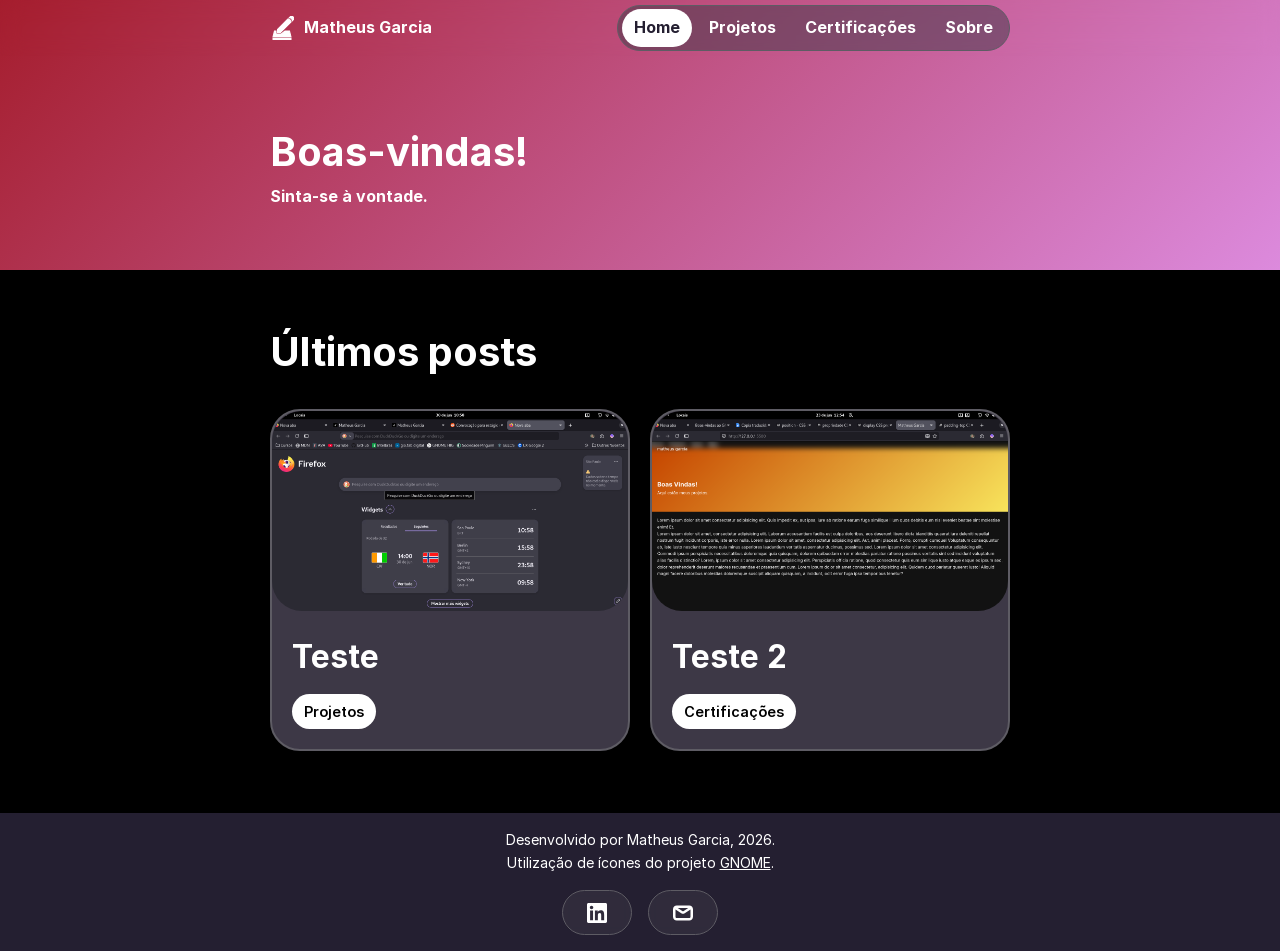
==== commit 564c9d9b: "inclusão de footer e correção de gramática" ====
--- a/index.html
+++ b/index.html
@@ -38,7 +38,7 @@
         
         <div class="overlay-header">
             <h2 class="titulo-menu">Menu</h2>
-            <button class="btn-fechar-mobile" arial-label="fechar menu">
+            <button class="btn-fechar-mobile" aria-label="fechar menu">
                 <span class="icone-fechar"></span>
             </button>
         </div>
@@ -86,6 +86,20 @@
             </a>
         </div>
     </div>
+
+    <footer class="rodape">
+        <p>Desenvolvido por Matheus Garcia, 2026.</p>
+        <p><span>Utilização de ícones do projeto <a href="https://www.gnome.org/pt-BR/" target="_blank" rel="noopener noreferrer">GNOME</a>.</span></p>
+
+        <div class="grade-contato">
+                <a href="https://www.linkedin.com/in/matheus-garcia-6a246a255" target="_blank" rel="noopener noreferrer" class="btn-contato">
+                    <span class="icone-pirula icone-linkedin"></span>
+                </a>
+                <a href="mailto:projetos.matheusgarcia@gmail.com" class="btn-contato">
+                    <span class="icone-pirula icone-email"></span>
+                </a>
+        </div>
+    </footer>
     <script src="script.js"></script>
 </body>
 </html>
--- a/style.css
+++ b/style.css
@@ -79,6 +79,11 @@
 }
     /* --- ESTILOS GERAIS --- */
 * { margin: 0; padding: 0; box-sizing: border-box; -webkit-tap-highlight-color: transparent; }
+
+html {
+    height: 100%;
+}
+
 body {
     -webkit-text-size-adjust: 100%;
     text-size-adjust: 100%;
@@ -88,6 +93,10 @@
     line-height: 1.6;
     width: 100%;
     overflow-x: hidden;
+    min-height: 100%;
+    margin: 0;
+    display: flex;
+    flex-direction: column;
 }
 
 
@@ -156,6 +165,7 @@
 .conteudo {
     padding: 40px 20px;
     word-wrap: break-word;
+    flex: 1; /*expansão do corpo em páginas sem conteudo para footer ficar no fim da pag*/
 }
 
 /*grid de ultimos posts do index*/
@@ -232,6 +242,20 @@
     border-radius: 20px; /* Formato de pílula perfeito */
     font-size: 0.9rem;
     font-weight: 600;
+}
+
+.grade-contato a svg {
+    display: inline-block;
+    width: 20px;
+    height: 20px;
+    flex-shrink: 0;
+}
+
+.botao-completo {
+    display: flex;
+    align-items: center;
+    justify-content: center;
+    gap: 8px;
 }
 
 
@@ -363,7 +387,7 @@
 
         /* SE O DISPOSITIVO TIVER MOUSE (Janela encolhida no PC): */
     @media (pointer: fine) {
-        .btn-menu-mobile:hover, .btn-fechar-mobile:hover, .grid-pirulas-mobile a:hover {
+        .btn-menu-mobile:hover, .btn-fechar-mobile:hover, .grid-pirulas-mobile a:hover, .btn-contato:hover {
             background: color-mix(in srgb, var(--escuro1) 50%, transparent);
             cursor: pointer;
             transition: background-color 0.2s ease;
@@ -438,6 +462,80 @@
         grid-template-columns: 1fr; /*apenas 1 coluna*/
     }
 
+    .imagem-sobre {
+        width:auto;
+        height:auto;
+        display: flex;
+        justify-content: center;
+        align-items: center;
+        margin: 20px 0;
+    }
+
+    .imagem {
+        width: 100%;
+        max-width: 400px;
+        height: auto;
+        border-radius: 30px;
+        border: solid 2px var(--escuro2);
+        display: block;
+        object-fit: cover;
+    }
+    
+
+
+
+    .rodape {
+        width: 100%;
+        background-color: var(--escuro4);
+        text-align: center;
+        padding: var(--espaco-m) 0;
+        margin-top: var(--espaco-gg);
+    }
+
+    .rodape p {
+        color: var(--claro1);
+        font-size: var(--tamanho4);
+        text-align: center;
+        margin: 0;
+    }
+
+    .rodape a, .rodape a:visited {
+        color: var(--claro1);
+        text-decoration: none;
+    }
+
+    .rodape a:hover {
+        text-decoration: underline;
+    }
+
+    .grade-contato {
+        display: flex;
+        justify-content: center;
+        align-items: center;
+        gap: 16px;
+        width: 100%;
+        margin-top: 16px;
+    }
+
+    .btn-contato {
+        display: flex;
+        align-items: center;
+        justify-content: center;
+        top: 5px;
+        left: 5px;
+        width: 70px;
+        height: 45px;
+        border: 0.1px solid var(--escuro2) !important;
+        border-radius: 29px;
+        background: color-mix(in srgb, var(--escuro3) 50%, transparent);
+        backdrop-filter: blur(5px);
+        -webkit-backdrop-filter: blur(5px);
+        border: none;
+        z-index: 1000;
+        transition: opacity 0.3s ease, visibility 0.3s ease, transform 0.3s ease;
+
+    }
+
 
 
     /* Máscaras dos seus SVGs Locais */
@@ -447,6 +545,8 @@
     .icone-certificado { -webkit-mask: url('Elementos/certificate.svg') no-repeat center / contain; mask: url('Elementos/certificate.svg') no-repeat center / contain; }
     .icone-tema     { -webkit-mask: url('Elementos/sun.svg') no-repeat center / contain; mask: url('Elementos/sun.svg') no-repeat center / contain; }
     .icone-libras     { -webkit-mask: url('Elementos/hand.svg') no-repeat center / contain; mask: url('Elementos/hand.svg') no-repeat center / contain; }
+    .icone-linkedin     { -webkit-mask: url('Elementos/linkedin.svg') no-repeat center / contain; mask: url('Elementos/linkedin.svg') no-repeat center / contain; }
+    .icone-email     { -webkit-mask: url('Elementos/mail.svg') no-repeat center / contain; mask: url('Elementos/mail.svg') no-repeat center / contain; }
 }
 /* ========================================================
    2. REGRAS EXCLUSIVAS PARA DESKTOP (A partir de 768px)
@@ -557,6 +657,92 @@
         margin: 0 auto;
         color: var(--claro1) !important;
     }
+
+    .imagem-sobre {
+        width:auto;
+        height:auto;
+        display: flex;
+        justify-content: center;
+        align-items: center;
+        margin: 20px 0;
+    }
+
+    .imagem {
+        width: 100%;
+        max-width: 400px;
+        height: auto;
+        border-radius: 30px;
+        border: solid 2px var(--escuro2);
+        display: block;
+        object-fit: cover;
+    }
+
+    .rodape {
+        width: 100%;
+        background-color: var(--escuro4);
+        text-align: center;
+        padding: var(--espaco-m) 0;
+        margin-top: var(--espaco-gg);
+    }
+
+    .rodape p {
+        display
+        color: var(--claro1);
+        font-size: var(--tamanho4);
+        text-align: center;
+        margin: 0;
+    }
+
+    .rodape a, .rodape a:visited {
+        color: var(--claro1);
+    }
+    
+    .icone-pirula {
+    width: 20px;
+    height: 20px;
+    display: inline-block;
+    background-color: var(--claro1); /* Branco nas apagadas */
+    }
+
+    .grade-contato {
+        display: flex;
+        justify-content: center;
+        align-items: center;
+        gap: 16px;
+        width: 100%;
+        margin-top: 16px;
+    }
+
+    .btn-contato {
+        display: flex;
+        align-items: center;
+        justify-content: center;
+        top: 5px;
+        left: 5px;
+        width: 70px;
+        height: 45px;
+        border: 0.1px solid var(--escuro2) !important;
+        border-radius: 29px;
+        background: color-mix(in srgb, var(--escuro3) 50%, transparent);
+        backdrop-filter: blur(5px);
+        -webkit-backdrop-filter: blur(5px);
+        border: none;
+        z-index: 1000;
+        transition: opacity 0.3s ease, visibility 0.3s ease, transform 0.3s ease;
+
+    }
+    /* SE O DISPOSITIVO TIVER MOUSE (Janela encolhida no PC): */
+    @media (pointer: fine) {
+        .btn-menu-mobile:hover, .btn-fechar-mobile:hover, .grid-pirulas-mobile a:hover, .btn-contato:hover {
+            background: color-mix(in srgb, var(--escuro1) 50%, transparent);
+            cursor: pointer;
+            transition: background-color 0.2s ease;
+        }
+    }
+
+    /*icones botão footer*/
+    .icone-linkedin     { -webkit-mask: url('Elementos/linkedin.svg') no-repeat center / contain; mask: url('Elementos/linkedin.svg') no-repeat center / contain; }
+    .icone-email     { -webkit-mask: url('Elementos/mail.svg') no-repeat center / contain; mask: url('Elementos/mail.svg') no-repeat center / contain; }
 }
 
 /* --- ÍCONES E LOGO --- */
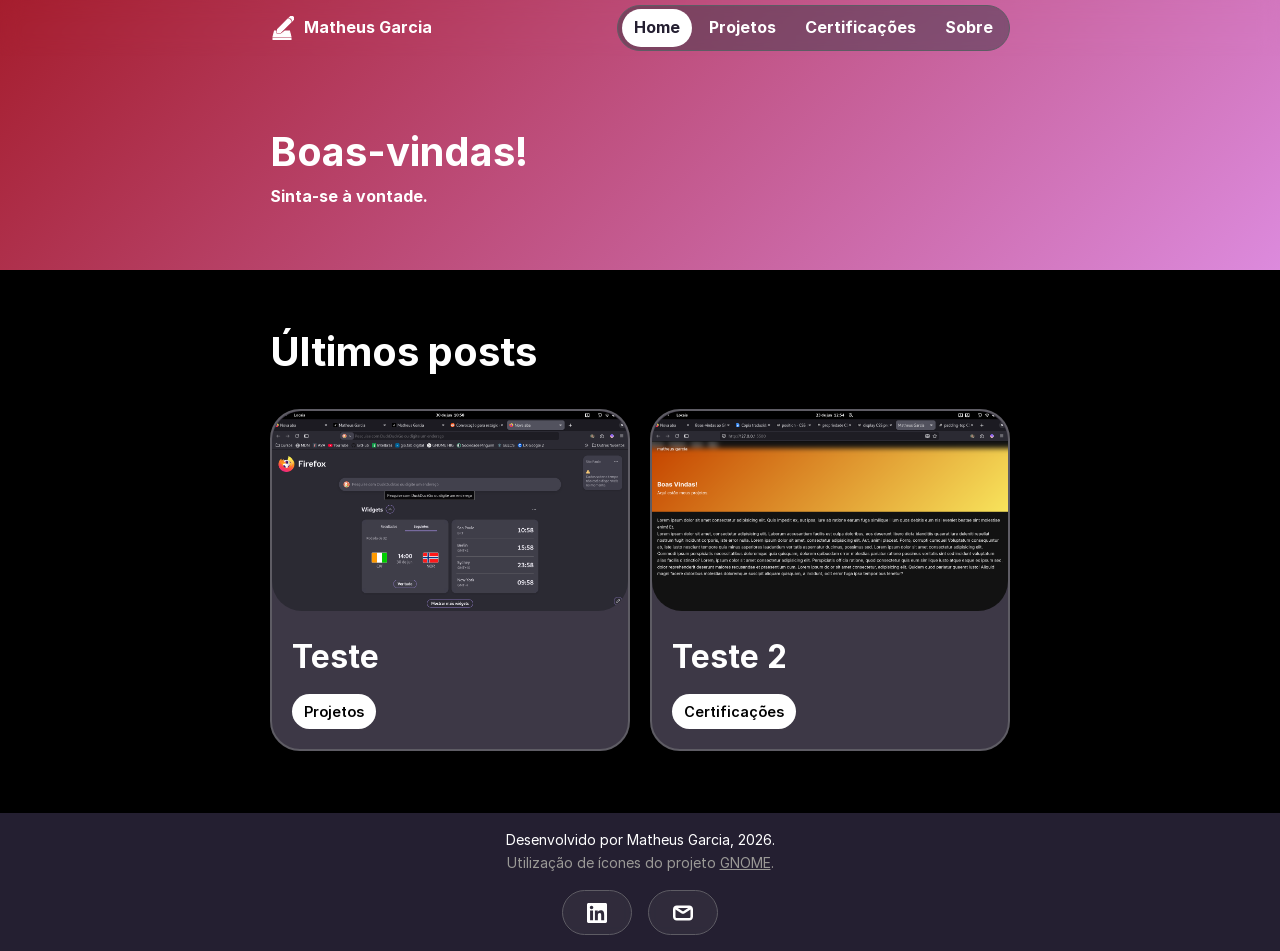
==== commit b3c0f4f9: "atualização caminho logo dos html" ====
--- a/index.html
+++ b/index.html
@@ -4,7 +4,7 @@
     <meta charset="UTF-8">
     <meta name="viewport" content="width=device-width, initial-scale=1.0">
     <title>Matheus Garcia</title>
-    <link rel="icon" type="image/png" href="Elementos/logo-square2.png">
+    <link rel="icon" type="image/png" href="Elementos/icones/logo-square2.png">
     <link rel="stylesheet" href="fontes/web/inter.css">
     <link rel="stylesheet" href="style.css">
 </head>
@@ -47,13 +47,13 @@
                     <a href="index.html" class="pirula-ativo">
                         <span class="icone-pirula icone-home"></span>Home
                     </a>
-                    <a href="projetos.html" class="pirula">
+                    <a href="projetos.html">
                         <span class="icone-pirula icone-projetos"></span>Projetos
                     </a>
-                    <a href="certificacoes.html" class="pirula">
+                    <a href="certificacoes.html">
                         <span class="icone-pirula icone-certificado"></span>Certificações
                     </a>
-                    <a href="sobre.html" class="pirula">
+                    <a href="sobre.html">
                         <span class="icone-pirula icone-sobre"></span>Sobre
                     </a>
                 </nav>
--- a/style.css
+++ b/style.css
@@ -63,21 +63,10 @@
     --espaco-m: 16px;
     --espaco-g: 24px;
     --espaco-gg: 32px;
-    --raio-borda: 12px;         /* Deixa os cantos dos botões e cards arredondados e modernos */
-
-    /*variáveis para modo escuro*/
-    /*--texto-icone:
-    --cor-body:
-    --cor-ativo:
-    --cor-barra:
-    --cor-borda:
-    --cor-hover: 
-    */
-
-    /*variáveis modo claro*/
-
-}
-    /* --- ESTILOS GERAIS --- */
+    --raio-borda: 12px;
+
+}
+/* --- ESTILOS GERAIS --- */
 * { margin: 0; padding: 0; box-sizing: border-box; -webkit-tap-highlight-color: transparent; }
 
 html {
@@ -114,8 +103,6 @@
 h3{
     font-size: var(--tamanho3);
 }
-
-/* --- MOBILE (Padrão) --- */
 
 header {
     background-color: transparent;
@@ -156,11 +143,6 @@
     padding: 120px 20px 60px 20px;
 }
 
-.janela-gradiente h1, .janela-gradiente h2, .janela-gradiente h3, .janela-gradiente h4, .janela-gradiente p {
-    padding: 0;
-    margin: 0;
-}
-
 /*bloco de conteúdo do body*/
 .conteudo {
     padding: 40px 20px;
@@ -211,7 +193,6 @@
 }
 
 .titulo-secao {
-    /* Removemos o posicionamento absoluto antigo para ele virar a base fixa do cartão */
     position: relative; 
     color: var(--claro1);
     width: 100%;
@@ -258,34 +239,163 @@
     gap: 8px;
 }
 
-
+.rodape {
+    width: 100%;
+    background-color: var(--escuro4);
+    text-align: center;
+    padding: var(--espaco-m) 0;
+    margin-top: var(--espaco-gg);
+}
+
+.rodape p {
+    color: var(--claro1);
+    font-size: var(--tamanho4);
+    text-align: center;
+    margin: 0;
+}
+
+.rodape span {
+    color: var(--claro5);
+    font-size: var(--tamanho4);
+    text-align: center;
+    margin: 0;
+}
+
+.rodape a, .rodape a:visited {
+    color: var(--claro5);
+}
+
+.rodape a:hover {
+    color: var(--claro1);
+    transition: color 0.2s ease;
+    text-decoration: underline;
+}
+
+/* Ícone base: o quadrado que recebe o SVG */
+.icone-pirula {
+    width: 20px;
+    height: 20px;
+    display: inline-block;
+    background-color: var(--claro1); /* Branco nas apagadas */
+}
+
+.grade-contato {
+    display: flex;
+    justify-content: center;
+    align-items: center;
+    gap: 16px;
+    width: 100%;
+    margin-top: 16px;
+}
+
+.btn-contato {
+    display: flex;
+    align-items: center;
+    justify-content: center;
+    top: 5px;
+    left: 5px;
+    width: 70px;
+    height: 45px;
+    border: 0.1px solid var(--escuro2) !important;
+    border-radius: 29px;
+    background: color-mix(in srgb, var(--escuro3) 50%, transparent);
+    backdrop-filter: blur(5px);
+    -webkit-backdrop-filter: blur(5px);
+    border: none;
+    z-index: 1000;
+    transition: opacity 0.3s ease, visibility 0.3s ease, transform 0.3s ease;
+}
+
+.pular-conteudo {
+    position: absolute;
+    top: -100px;
+    left: 50%;
+    transform: translate(-50%);
+    background: var(--claro2);
+    color: var(--escuro5);
+    border: 0.1px solid var(--claro4);
+    padding: 13px 30px;
+    z-index: 99999;
+    font-family: var(--texto-principal);
+    font-weight: bold;
+    text-decoration: none;
+    border-radius: 0 0 30px 30px;
+    transition: top 0.2s ease;
+}
+
+.pular-conteudo:focus {
+    top: 0;
+    outline: none;
+}
+
+.imagem-sobre {
+    width:auto;
+    height:auto;
+    display: flex;
+    justify-content: center;
+    align-items: center;
+    margin: 20px 0;
+}
+
+.imagem {
+    width: 100%;
+    max-width: 400px;
+    height: auto;
+    border-radius: 30px;
+    border: solid 2px var(--escuro2);
+    display: block;
+    object-fit: cover;
+}
+
+
+/*icones botão footer*/
+.icone-linkedin     { -webkit-mask: url('Elementos/icones/linkedin.svg') no-repeat center / contain; mask: url('Elementos/icones/linkedin.svg') no-repeat center / contain; }
+.icone-email     { -webkit-mask: url('Elementos/icones/mail.svg') no-repeat center / contain; mask: url('Elementos/icones/mail.svg') no-repeat center / contain; }
+
+/* SE O DISPOSITIVO TIVER MOUSE (Janela encolhida no PC): */
+@media (pointer: fine) {
+    .btn-menu-mobile:hover, .btn-fechar-mobile:hover, .grid-pirulas-mobile a:hover, .btn-contato:hover {
+        background: color-mix(in srgb, var(--escuro1) 50%, transparent);
+        cursor: pointer;
+        transition: background-color 0.2s ease;
+    }
+}
+
+/* SE O DISPOSITIVO FOR TOQUE TOUCHSCREEN: */
+@media (pointer: coarse) {
+    .btn-menu-mobile:active, .btn-fechar-mobile:active, .btn-contato:active, .grid-pirulas-mobile a:active {
+    background-color: color-mix(in srgb, var(--escuro1) 50%, transparent);
+    transition: background-color 0.2s ease;
+    }
+}
+
+/* --- ÍCONES E LOGO (NOME DO SITE) --- */
+.logo {
+    display: flex;
+    align-items: center;
+    gap: 10px;
+    color: var(--claro1);
+    mix-blend-mode: difference !important;
+    text-decoration: none;
+    font-weight: 700;
+}
+.icone-logo {
+    width: 24px;
+    height: 24px;
+    flex-shrink: 0;
+    display: inline-block;
+    -webkit-mask: url('Elementos/icones/editor.svg') no-repeat center / contain;
+    mask: url('Elementos/icones/editor.svg') no-repeat center / contain;
+    background-color: var(--claro1);
+}
+
+
+/*REGRAS MOBILE*/
 
 @media (max-width: 767px) {
     
     /* Esconde a barra horizontal do desktop no celular */
     .navigation { display: none; }
-
-    .pular-conteudo {
-        position: absolute;
-        top: -100px;
-        left: 50%;
-        transform: translate(-50%);
-        background: var(--claro2);
-        color: var(--escuro5);
-        border: 0.1px solid var(--claro4);
-        padding: 13px 30px;
-        z-index: 99999;
-        font-family: var(--texto-principal);
-        font-weight: bold;
-        text-decoration: none;
-        border-radius: 0 0 30px 30px;
-        transition: top 0.2s ease;
-    }
-
-    .pular-conteudo:focus {
-        top: 0;
-        outline: none;
-    }
 
     /* Botão Hambúrguer (Abertura) */
     .btn-menu-mobile {
@@ -311,8 +421,8 @@
         height: 24px;
         display: inline-block;
         background-color: var(--claro1);
-        -webkit-mask: url('Elementos/menu-symbolic.svg') no-repeat center / contain;
-        mask: url('Elementos/menu-symbolic.svg') no-repeat center / contain;
+        -webkit-mask: url('Elementos/icones/menu-symbolic.svg') no-repeat center / contain;
+        mask: url('Elementos/icones/menu-symbolic.svg') no-repeat center / contain;
     }
 
     /* Tela Cheia Mobile (Overlay) */
@@ -373,8 +483,8 @@
         height: 20px;
         display: inline-block;
         background-color: var(--claro1);
-        -webkit-mask: url('Elementos/close-symbolic.svg') no-repeat center / contain;
-        mask: url('Elementos/close-symbolic.svg') no-repeat center / contain;
+        -webkit-mask: url('Elementos/icones/close-symbolic.svg') no-repeat center / contain;
+        mask: url('Elementos/icones/close-symbolic.svg') no-repeat center / contain;
     }
 
     /* Ícone base: o quadrado que recebe o SVG */
@@ -385,23 +495,7 @@
         background-color: var(--claro1); /* Branco nas apagadas */
     }
 
-        /* SE O DISPOSITIVO TIVER MOUSE (Janela encolhida no PC): */
-    @media (pointer: fine) {
-        .btn-menu-mobile:hover, .btn-fechar-mobile:hover, .grid-pirulas-mobile a:hover, .btn-contato:hover {
-            background: color-mix(in srgb, var(--escuro1) 50%, transparent);
-            cursor: pointer;
-            transition: background-color 0.2s ease;
-        }
-    }
-
-    /* SE O DISPOSITIVO FOR TOQUE (Celular de verdade): */
-    @media (pointer: coarse) {
-        .btn-menu-mobile:active, .btn-fechar-mobile:active {
-        background-color: color-mix(in srgb, var(--escuro1) 50%, transparent);
-        }
-    }
-
-    /* --- O SEU GRID DE PÍLULAS MENU ESTUDÁVEL --- */
+    /* --- GRID DE PÍRULAS --- */
 
     /* A caixa mãe: só dita o layout de 2 colunas */
     .grid-pirulas-mobile {
@@ -449,104 +543,19 @@
         color: var(--escuro4);
     }
 
-    /* Ícone base: o quadrado que recebe o SVG */
-    .icone-pirula {
-        width: 20px;
-        height: 20px;
-        display: inline-block;
-        background-color: var(--claro1); /* Branco nas apagadas */
-    }
-
-        /*grid index para mobile*/
+    /*grid index para mobile*/
     .grade-itens {
         grid-template-columns: 1fr; /*apenas 1 coluna*/
     }
 
-    .imagem-sobre {
-        width:auto;
-        height:auto;
-        display: flex;
-        justify-content: center;
-        align-items: center;
-        margin: 20px 0;
-    }
-
-    .imagem {
-        width: 100%;
-        max-width: 400px;
-        height: auto;
-        border-radius: 30px;
-        border: solid 2px var(--escuro2);
-        display: block;
-        object-fit: cover;
-    }
-    
-
-
-
-    .rodape {
-        width: 100%;
-        background-color: var(--escuro4);
-        text-align: center;
-        padding: var(--espaco-m) 0;
-        margin-top: var(--espaco-gg);
-    }
-
-    .rodape p {
-        color: var(--claro1);
-        font-size: var(--tamanho4);
-        text-align: center;
-        margin: 0;
-    }
-
-    .rodape a, .rodape a:visited {
-        color: var(--claro1);
-        text-decoration: none;
-    }
-
-    .rodape a:hover {
-        text-decoration: underline;
-    }
-
-    .grade-contato {
-        display: flex;
-        justify-content: center;
-        align-items: center;
-        gap: 16px;
-        width: 100%;
-        margin-top: 16px;
-    }
-
-    .btn-contato {
-        display: flex;
-        align-items: center;
-        justify-content: center;
-        top: 5px;
-        left: 5px;
-        width: 70px;
-        height: 45px;
-        border: 0.1px solid var(--escuro2) !important;
-        border-radius: 29px;
-        background: color-mix(in srgb, var(--escuro3) 50%, transparent);
-        backdrop-filter: blur(5px);
-        -webkit-backdrop-filter: blur(5px);
-        border: none;
-        z-index: 1000;
-        transition: opacity 0.3s ease, visibility 0.3s ease, transform 0.3s ease;
-
-    }
-
-
-
-    /* Máscaras dos seus SVGs Locais */
-    .icone-home     { -webkit-mask: url('Elementos/home-symbolic.svg') no-repeat center / contain; mask: url('Elementos/home-symbolic.svg') no-repeat center / contain; }
-    .icone-projetos { -webkit-mask: url('Elementos/folder-symbolic.svg') no-repeat center / contain; mask: url('Elementos/folder-symbolic.svg') no-repeat center / contain; }
-    .icone-sobre    { -webkit-mask: url('Elementos/avatar-symbolic.svg') no-repeat center / contain; mask: url('Elementos/avatar-symbolic.svg') no-repeat center / contain; }
-    .icone-certificado { -webkit-mask: url('Elementos/certificate.svg') no-repeat center / contain; mask: url('Elementos/certificate.svg') no-repeat center / contain; }
-    .icone-tema     { -webkit-mask: url('Elementos/sun.svg') no-repeat center / contain; mask: url('Elementos/sun.svg') no-repeat center / contain; }
-    .icone-libras     { -webkit-mask: url('Elementos/hand.svg') no-repeat center / contain; mask: url('Elementos/hand.svg') no-repeat center / contain; }
-    .icone-linkedin     { -webkit-mask: url('Elementos/linkedin.svg') no-repeat center / contain; mask: url('Elementos/linkedin.svg') no-repeat center / contain; }
-    .icone-email     { -webkit-mask: url('Elementos/mail.svg') no-repeat center / contain; mask: url('Elementos/mail.svg') no-repeat center / contain; }
+
+    /* Máscaras dos SVGs Locais */
+    .icone-home     { -webkit-mask: url('Elementos/icones/home-symbolic.svg') no-repeat center / contain; mask: url('Elementos/icones/home-symbolic.svg') no-repeat center / contain; }
+    .icone-projetos { -webkit-mask: url('Elementos/icones/folder-symbolic.svg') no-repeat center / contain; mask: url('Elementos/icones/folder-symbolic.svg') no-repeat center / contain; }
+    .icone-sobre    { -webkit-mask: url('Elementos/icones/avatar-symbolic.svg') no-repeat center / contain; mask: url('Elementos/icones/avatar-symbolic.svg') no-repeat center / contain; }
+    .icone-certificado { -webkit-mask: url('Elementos/icones/certificate.svg') no-repeat center / contain; mask: url('Elementos/icones/certificate.svg') no-repeat center / contain; }
+    .icone-tema     { -webkit-mask: url('Elementos/icones/sun.svg') no-repeat center / contain; mask: url('Elementos/icones/sun.svg') no-repeat center / contain; }
+    .icone-libras     { -webkit-mask: url('Elementos/icones/hand.svg') no-repeat center / contain; mask: url('Elementos/icones/hand.svg') no-repeat center / contain; }
 }
 /* ========================================================
    2. REGRAS EXCLUSIVAS PARA DESKTOP (A partir de 768px)
@@ -557,29 +566,6 @@
     .menu-overlay-mobile {
         display: none !important;
     }
-    
-
-    .pular-conteudo {
-        position: absolute;
-        top: -100px;
-        left: 50%;
-        transform: translate(-50%);
-        background: var(--claro2);
-        color: var(--escuro5);
-        border: 0.1px solid var(--claro4);
-        padding: 13px 30px;
-        z-index: 99999;
-        font-family: var(--texto-principal);
-        font-weight: bold;
-        text-decoration: none;
-        border-radius: 0 0 30px 30px;
-        transition: top 0.2s ease;
-    }
-
-    .pular-conteudo:focus {
-        top: 0;
-        outline: none;
-    }
 
     .header {
         position: fixed;
@@ -598,7 +584,7 @@
         justify-content: start;
     }
 
-    /* Sua pílula desktop linda, horizontal e totalmente limpa */
+    /* PÍRULA DE NAVEGAÇÃO DO DESKTOP */
     .navigation {
         display: flex !important;
         flex-direction: row;
@@ -676,91 +662,4 @@
         display: block;
         object-fit: cover;
     }
-
-    .rodape {
-        width: 100%;
-        background-color: var(--escuro4);
-        text-align: center;
-        padding: var(--espaco-m) 0;
-        margin-top: var(--espaco-gg);
-    }
-
-    .rodape p {
-        display
-        color: var(--claro1);
-        font-size: var(--tamanho4);
-        text-align: center;
-        margin: 0;
-    }
-
-    .rodape a, .rodape a:visited {
-        color: var(--claro1);
-    }
-    
-    .icone-pirula {
-    width: 20px;
-    height: 20px;
-    display: inline-block;
-    background-color: var(--claro1); /* Branco nas apagadas */
-    }
-
-    .grade-contato {
-        display: flex;
-        justify-content: center;
-        align-items: center;
-        gap: 16px;
-        width: 100%;
-        margin-top: 16px;
-    }
-
-    .btn-contato {
-        display: flex;
-        align-items: center;
-        justify-content: center;
-        top: 5px;
-        left: 5px;
-        width: 70px;
-        height: 45px;
-        border: 0.1px solid var(--escuro2) !important;
-        border-radius: 29px;
-        background: color-mix(in srgb, var(--escuro3) 50%, transparent);
-        backdrop-filter: blur(5px);
-        -webkit-backdrop-filter: blur(5px);
-        border: none;
-        z-index: 1000;
-        transition: opacity 0.3s ease, visibility 0.3s ease, transform 0.3s ease;
-
-    }
-    /* SE O DISPOSITIVO TIVER MOUSE (Janela encolhida no PC): */
-    @media (pointer: fine) {
-        .btn-menu-mobile:hover, .btn-fechar-mobile:hover, .grid-pirulas-mobile a:hover, .btn-contato:hover {
-            background: color-mix(in srgb, var(--escuro1) 50%, transparent);
-            cursor: pointer;
-            transition: background-color 0.2s ease;
-        }
-    }
-
-    /*icones botão footer*/
-    .icone-linkedin     { -webkit-mask: url('Elementos/linkedin.svg') no-repeat center / contain; mask: url('Elementos/linkedin.svg') no-repeat center / contain; }
-    .icone-email     { -webkit-mask: url('Elementos/mail.svg') no-repeat center / contain; mask: url('Elementos/mail.svg') no-repeat center / contain; }
-}
-
-/* --- ÍCONES E LOGO --- */
-.logo {
-    display: flex;
-    align-items: center;
-    gap: 10px;
-    color: var(--claro1);
-    mix-blend-mode: difference !important;
-    text-decoration: none;
-    font-weight: 700;
-}
-.icone-logo {
-    width: 24px;
-    height: 24px;
-    flex-shrink: 0;
-    display: inline-block;
-    -webkit-mask: url('Elementos/editor.svg') no-repeat center / contain;
-    mask: url('Elementos/editor.svg') no-repeat center / contain;
-    background-color: var(--claro1);
-}
+}
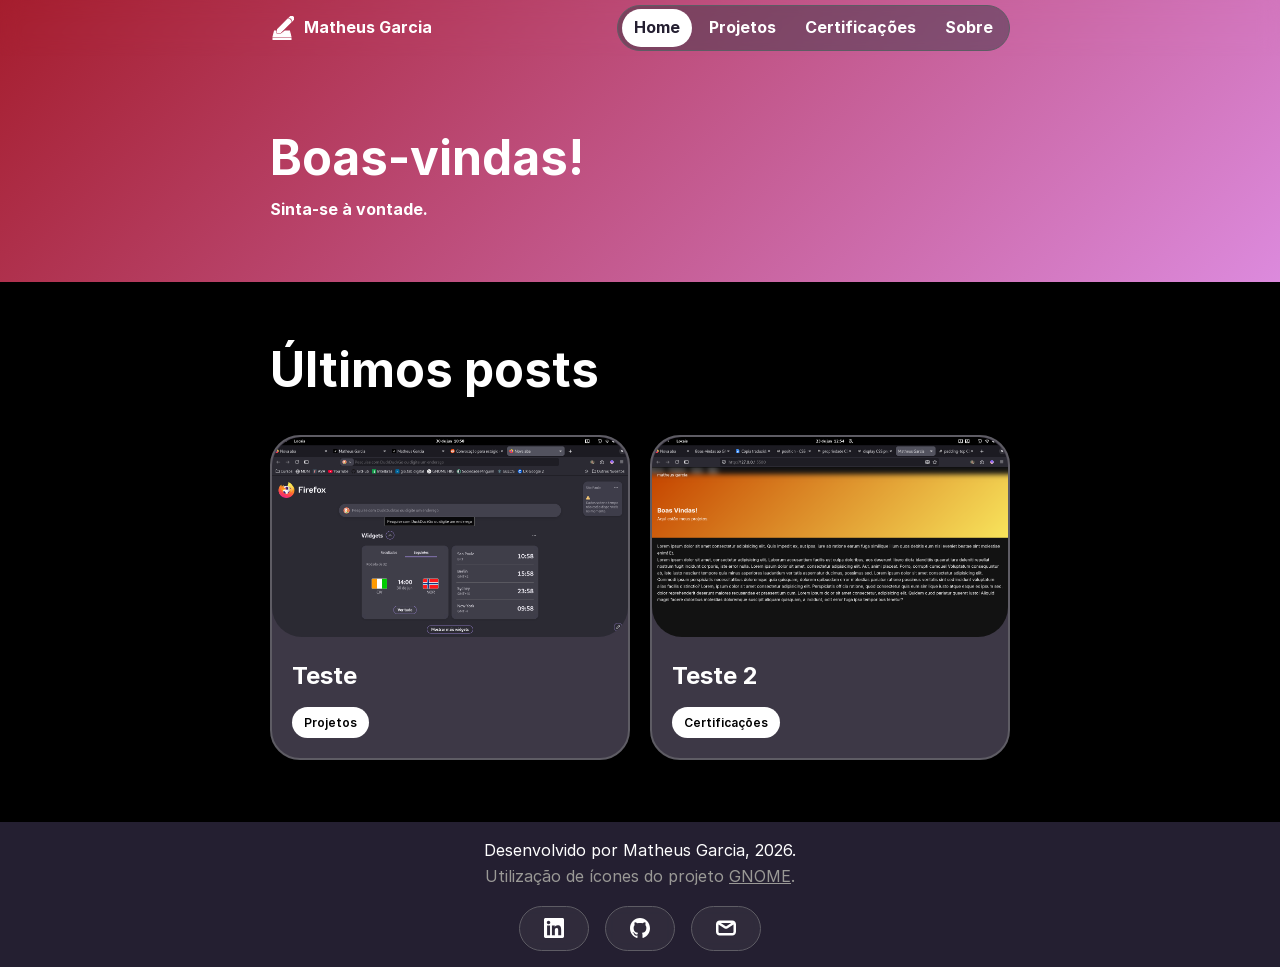
==== commit 692ff792: "adição botão github, adequação de tamanhos de fontes e ajustes em cartões de projetos e certificaçõe" ====
--- a/index.html
+++ b/index.html
@@ -62,7 +62,7 @@
 
     <div class="janela-gradiente home">
         <h1>Boas-vindas!</h1>
-        <h3>Sinta-se à vontade.</h3>
+        <h4>Sinta-se à vontade.</h4>
     </div>
 
     <div class="conteudo" id="conteudo-principal" tabindex="-1">
@@ -72,7 +72,7 @@
             <a href="projetos.html" class="cartao-projeto">
                 <img src="Elementos/imagens/teste-carrossel.png" alt="Projeto 1">
                 <div class="titulo-secao">
-                    <h2>Teste</h2>
+                    <h3>Teste</h3>
                     <span class="secao-pirula">Projetos</span>
                 </div>
             </a>
@@ -80,7 +80,7 @@
             <a href="projetos.html" class="cartao-projeto">
                 <img src="Elementos/imagens/teste2.png" alt="Projeto 2">
                 <div class="titulo-secao">
-                    <h2>Teste 2</h2>
+                    <h3>Teste 2</h3>
                     <span class="secao-pirula">Certificações</span>
                 </div>
             </a>
@@ -95,6 +95,9 @@
                 <a href="https://www.linkedin.com/in/matheus-garcia-6a246a255" target="_blank" rel="noopener noreferrer" class="btn-contato">
                     <span class="icone-pirula icone-linkedin"></span>
                 </a>
+                <a href="https://github.com/mathjg" target="_blank" rel="noopener noreferrer" class="btn-contato">
+                    <span class="icone-pirula icone-github"></span>
+                </a>
                 <a href="mailto:projetos.matheusgarcia@gmail.com" class="btn-contato">
                     <span class="icone-pirula icone-email"></span>
                 </a>
--- a/style.css
+++ b/style.css
@@ -53,10 +53,11 @@
     --texto-principal: 'Inter', sans-serif;
 
     /*tipografia*/
-    --tamanho1: 2.5rem; /*títulos*/
-    --tamanho2: 1.5rem; /*subtítulos*/
-    --tamanho3: 1rem; /*leitura*/
-    --tamanho4: 0.875rem; /*legendas ou rodapés*/
+    --tamanho1: 3rem; /*títulos*/
+    --tamanho2: 2rem; /*subtítulos*/
+    --tamanho3: 1.5rem; /*leitura*/
+    --tamanho4: 1rem; /*legendas ou rodapés*/
+    --tamanho5: 0.75rem; /*pirulas dos cartões de projeto*/
 
     /*espaçamentos*/
     --espaco-p: 8px;
@@ -221,8 +222,21 @@
     color: var(--escuro5); /* Texto escuro para alto contraste */
     padding: 6px 12px;
     border-radius: 20px; /* Formato de pílula perfeito */
-    font-size: 0.9rem;
+    font-size: var(--tamanho5);
     font-weight: 600;
+}
+
+.titulo-secao .secao-pirula-border {
+    display: inline-flex;
+    align-items: center;
+    justify-content: center;
+    background-color: transparent;
+    border: 1px solid var(--claro1); /* Borda branca */
+    color: var(--claro1); /* Texto escuro para alto contraste */
+    padding: 6px 12px;
+    border-radius: 20px; /* Formato de pílula perfeito */
+    font-size: var(--tamanho5);
+    font-weight: 400;
 }
 
 .grade-contato a svg {
@@ -351,6 +365,7 @@
 /*icones botão footer*/
 .icone-linkedin     { -webkit-mask: url('Elementos/icones/linkedin.svg') no-repeat center / contain; mask: url('Elementos/icones/linkedin.svg') no-repeat center / contain; }
 .icone-email     { -webkit-mask: url('Elementos/icones/mail.svg') no-repeat center / contain; mask: url('Elementos/icones/mail.svg') no-repeat center / contain; }
+.icone-github     { -webkit-mask: url('Elementos/icones/github.svg') no-repeat center / contain; mask: url('Elementos/icones/github.svg') no-repeat center / contain; }
 
 /* SE O DISPOSITIVO TIVER MOUSE (Janela encolhida no PC): */
 @media (pointer: fine) {
@@ -610,7 +625,7 @@
         color: var(--claro1);
         text-decoration: none;
         font-weight: bold;
-        font-size: var(--tamanho3);
+        font-size: var(--tamanho4);
         display: flex;
         align-items: center;
         padding: 6px 12px; 
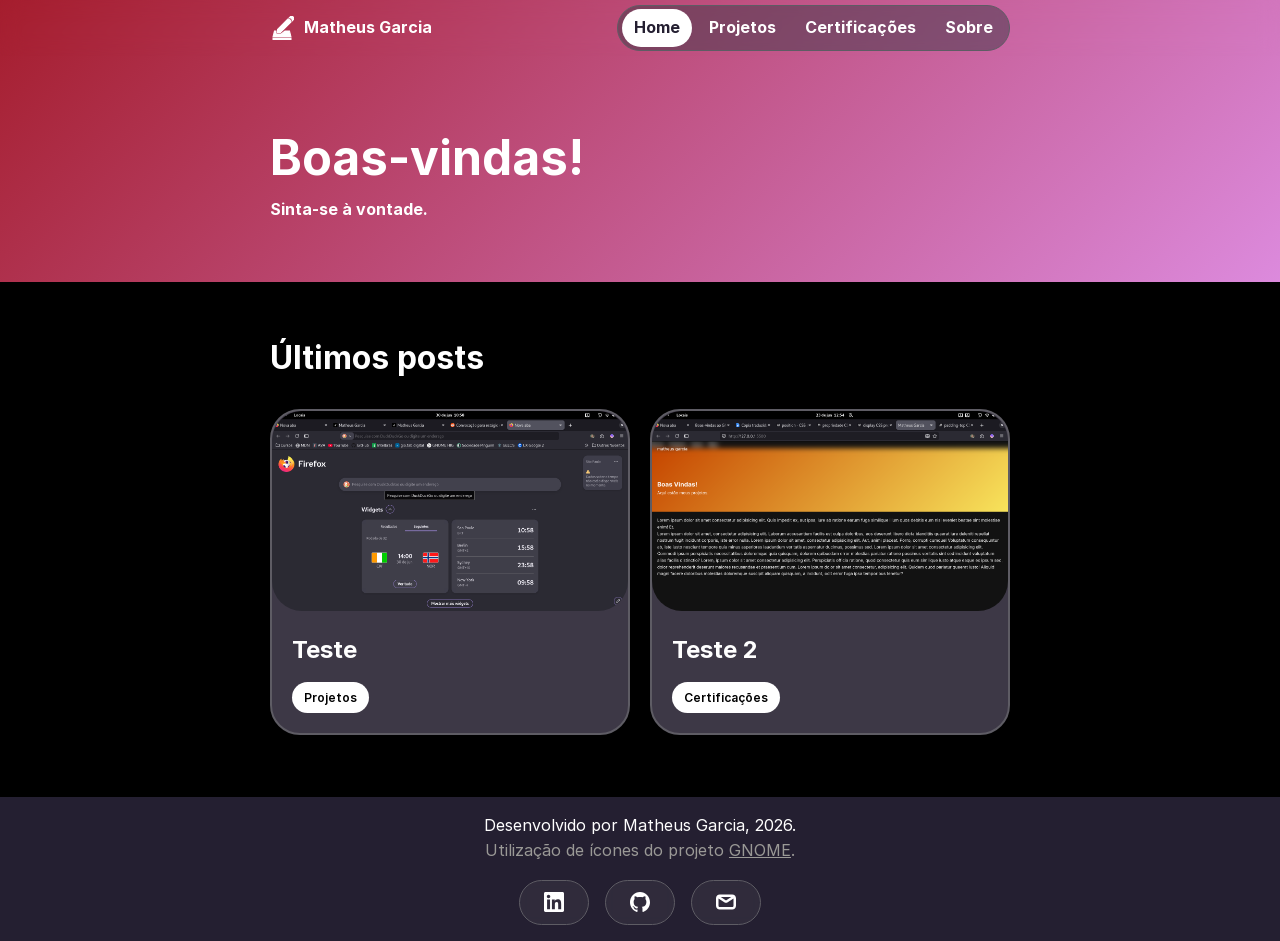
==== commit d2e3d8db: "CORREÇÃO TAMANHO FONTE GRID PIRULAS MOBILE E TAMANHO ULTIMOS POSTS" ====
--- a/index.html
+++ b/index.html
@@ -66,7 +66,7 @@
     </div>
 
     <div class="conteudo" id="conteudo-principal" tabindex="-1">
-        <h1>Últimos posts</h1>
+        <h2>Últimos posts</h2>
         <br>
         <div class="grade-itens">
             <a href="projetos.html" class="cartao-projeto">
--- a/style.css
+++ b/style.css
@@ -533,7 +533,7 @@
         text-decoration: none;
         font-family: var(--texto-principal);
         font-weight: 600;
-        font-size: var(--tamanho3);
+        font-size: var(--tamanho4);
         display: flex;
         align-items: center;
         justify-content: center;
